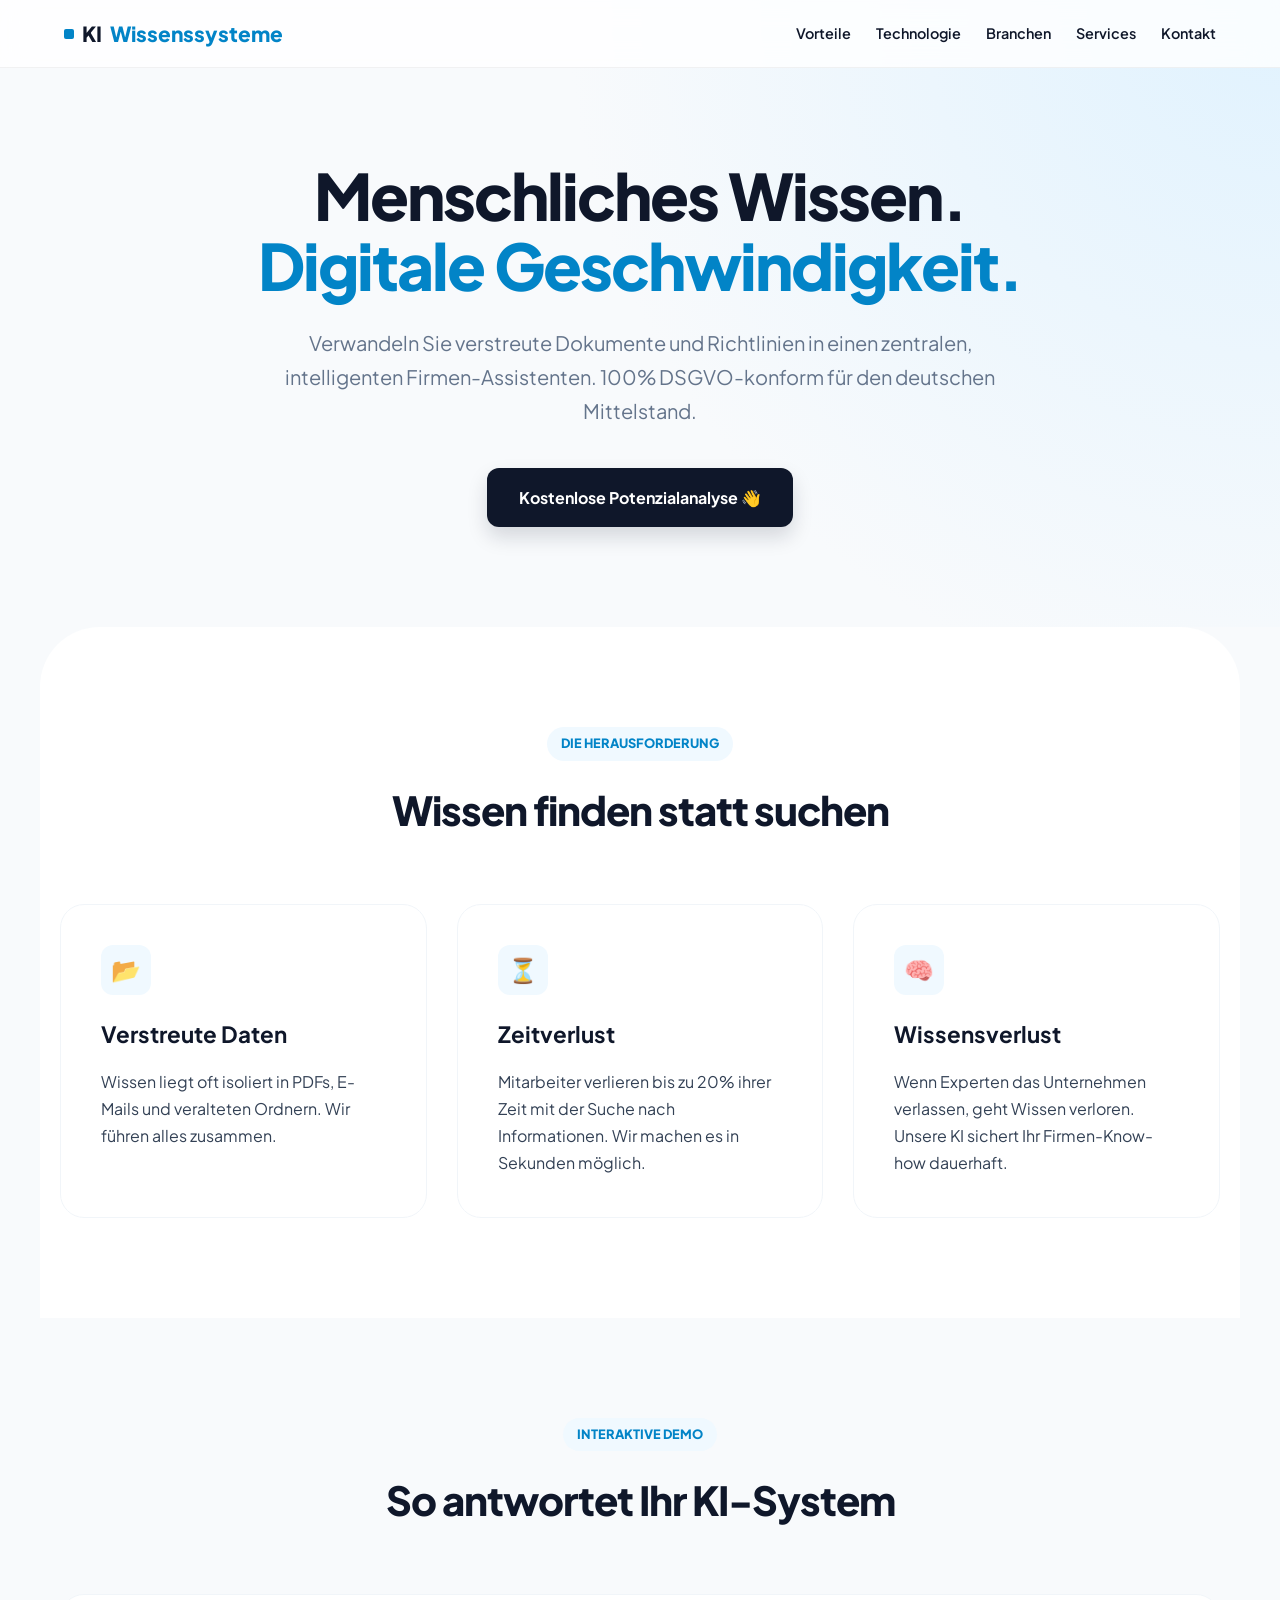
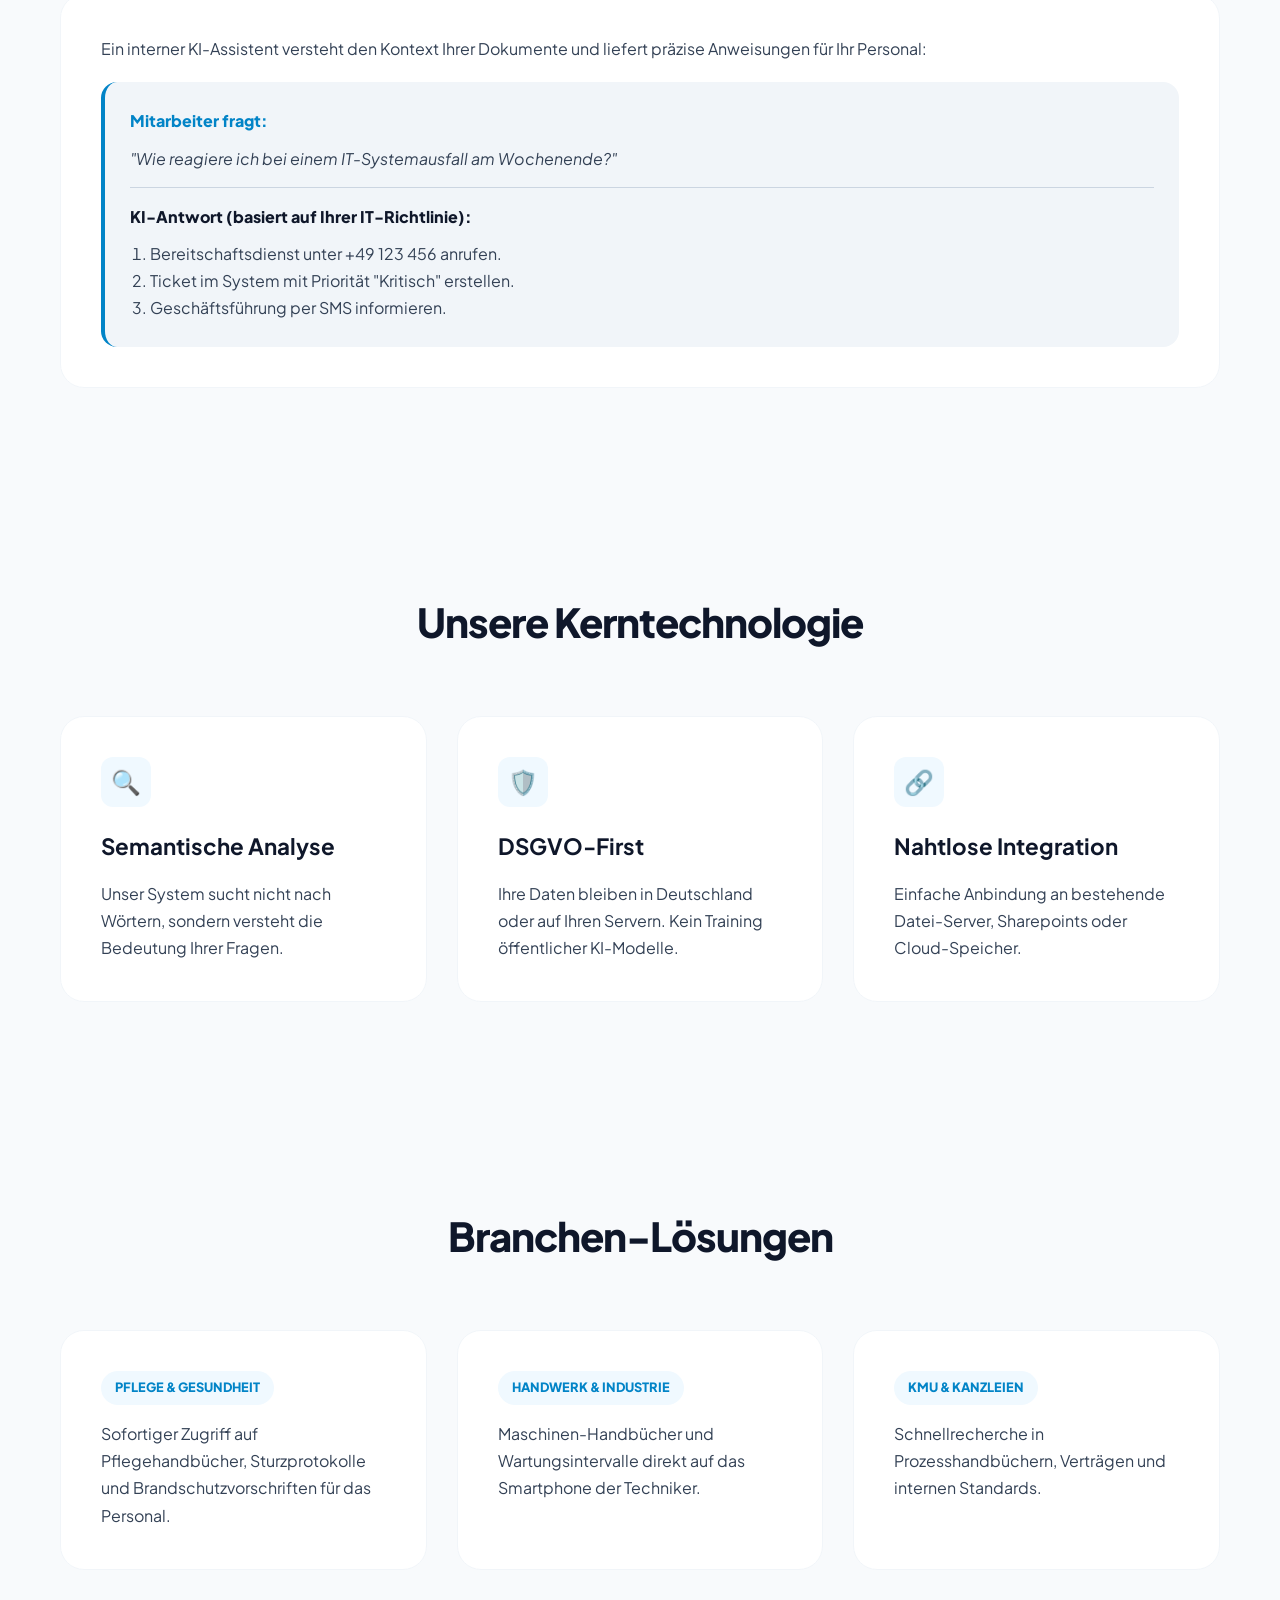
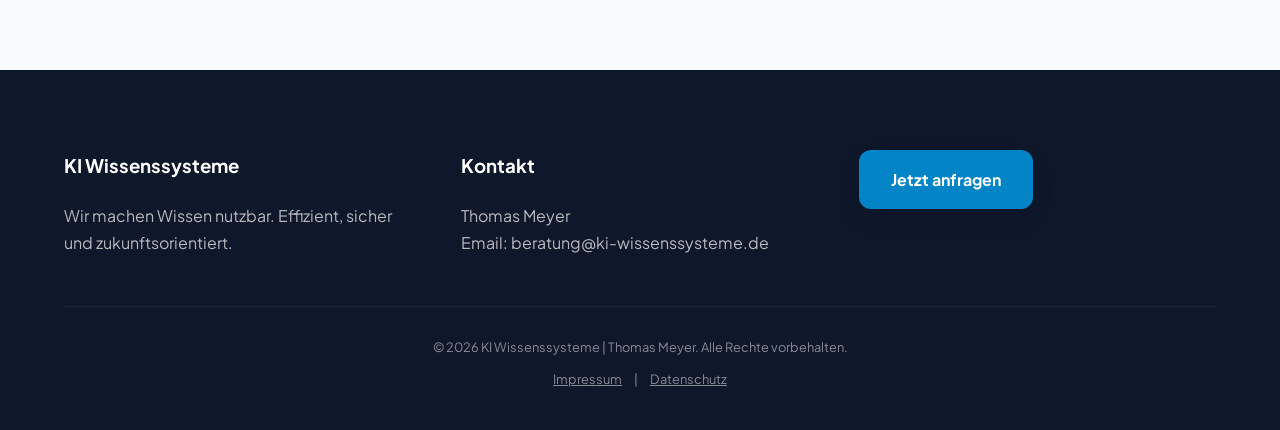
==== index.html @ 8234f162 "Refactor index.html for improved structure and styling Updated meta tags, improved styling variables" ====
<!DOCTYPE html>
<html lang="de">
<head>
    <meta charset="UTF-8">
    <meta name="viewport" content="width=device-width, initial-scale=1">
    <title>KI Wissenssysteme | Intelligente Enterprise-Lösungen für KMU</title>
    
    <meta name="description" content="KI Wissenssysteme für den Mittelstand. DSGVO-konforme interne KI-Assistenten für Dokumente, Richtlinien und Prozesswissen.">
    <meta name="author" content="Thomas Meyer">
    
    <link href="https://fonts.googleapis.com/css2?family=Plus+Jakarta+Sans:wght@300;400;600;800&display=swap" rel="stylesheet">
    <link rel="stylesheet" href="https://cdnjs.cloudflare.com/ajax/libs/animate.css/4.1.1/animate.min.css"/>

    <style>
        :root {
            --primary: #0f172a;    /* Navy Dark */
            --accent: #0284c7;     /* Ocean Blue */
            --soft-blue: #f0f9ff;
            --text-main: #334155;
            --white: #ffffff;
            --glass: rgba(255, 255, 255, 0.8);
            --transition: all 0.4s cubic-bezier(0.23, 1, 0.32, 1);
        }

        * { margin:0; padding:0; box-sizing:border-box; }
        html { scroll-behavior: smooth; }

        body {
            font-family: 'Plus Jakarta Sans', sans-serif;
            background: #f8fafc;
            color: var(--text-main);
            line-height: 1.7;
        }

        /* --- NAVIGATION --- */
        nav {
            background: var(--glass);
            backdrop-filter: blur(15px);
            -webkit-backdrop-filter: blur(15px);
            padding: 1rem 5%;
            display: flex;
            justify-content: space-between;
            align-items: center;
            position: fixed;
            top: 0; width: 100%; z-index: 1000;
            border-bottom: 1px solid rgba(0,0,0,0.05);
        }

        .logo { 
            font-weight: 800; font-size: 1.3rem; color: var(--primary); text-decoration: none; 
            display: flex; align-items: center; gap: 8px;
        }
        .logo span { color: var(--accent); }
        .logo-dot { width: 10px; height: 10px; background: var(--accent); border-radius: 2px; }

        .nav-links { display: flex; gap: 25px; }
        .nav-links a {
            text-decoration: none; color: var(--primary); font-weight: 600; font-size: 0.9rem;
            transition: var(--transition);
        }
        .nav-links a:hover { color: var(--accent); }

        /* --- HERO --- */
        header {
            background: radial-gradient(circle at top right, #e0f2fe, #f8fafc 50%);
            padding: 160px 5% 100px;
            text-align: center;
        }

        header h1 {
            font-size: clamp(2.5rem, 6vw, 4rem);
            font-weight: 800;
            color: var(--primary);
            line-height: 1.1;
            margin-bottom: 25px;
            letter-spacing: -2px;
        }

        header p {
            font-size: 1.25rem;
            max-width: 750px;
            margin: 0 auto 40px;
            color: #64748b;
        }

        /* --- COMPONENTS --- */
        .section { max-width: 1200px; margin: auto; padding: 100px 20px; }
        
        .section-title { text-align: center; margin-bottom: 60px; }
        .section-title h2 { font-size: 2.5rem; font-weight: 800; color: var(--primary); letter-spacing: -1px; }

        .grid { display: grid; grid-template-columns: repeat(auto-fit, minmax(300px, 1fr)); gap: 30px; }

        .card {
            background: var(--white);
            padding: 40px;
            border-radius: 24px;
            border: 1px solid #f1f5f9;
            transition: var(--transition);
            position: relative;
        }

        .card:hover {
            transform: translateY(-10px);
            box-shadow: 0 20px 40px rgba(0,0,0,0.05);
            border-color: var(--accent);
        }

        .card h3 { margin-bottom: 15px; color: var(--primary); font-size: 1.4rem; }

        .icon-box {
            width: 50px; height: 50px; background: var(--soft-blue); border-radius: 12px;
            display: flex; align-items: center; justify-content: center;
            font-size: 1.5rem; margin-bottom: 20px; transition: var(--transition);
        }
        .card:hover .icon-box { background: var(--accent); color: white; transform: rotate(10deg); }

        .demo-box {
            background: #f1f5f9;
            border-radius: 16px;
            padding: 25px;
            border-left: 4px solid var(--accent);
            margin-top: 20px;
        }

        .button {
            display: inline-flex;
            align-items: center;
            padding: 16px 32px;
            background: var(--primary);
            color: var(--white);
            text-decoration: none;
            border-radius: 12px;
            font-weight: 700;
            transition: var(--transition);
            box-shadow: 0 10px 20px rgba(15, 23, 42, 0.15);
        }

        .button:hover {
            background: var(--accent);
            transform: translateY(-3px);
            box-shadow: 0 15px 30px rgba(2, 132, 199, 0.3);
        }

        /* --- SPECIFIC SECTIONS --- */
        #problem { background: white; border-radius: 60px 60px 0 0; }
        
        .badge {
            background: var(--soft-blue); color: var(--accent);
            padding: 6px 14px; border-radius: 20px; font-size: 0.8rem; font-weight: 800;
            display: inline-block; margin-bottom: 15px;
        }

        footer {
            background: var(--primary);
            color: var(--white);
            padding: 80px 5% 40px;
            text-align: center;
        }

        .footer-grid {
            display: grid;
            grid-template-columns: repeat(auto-fit, minmax(200px, 1fr));
            gap: 40px;
            text-align: left;
            margin-bottom: 50px;
            max-width: 1200px; margin: 0 auto 50px;
        }

        @media (max-width: 768px) {
            .nav-links { display: none; }
            header { padding-top: 120px; }
        }
    </style>
</head>
<body>

    <nav>
        <a href="#" class="logo">
            <div class="logo-dot"></div>
            KI<span> Wissenssysteme</span>
        </a>
        <div class="nav-links">
            <a href="#problem">Vorteile</a>
            <a href="#technologie">Technologie</a>
            <a href="#beispiele">Branchen</a>
            <a href="#leistungen">Services</a>
            <a href="#kontakt">Kontakt</a>
        </div>
    </nav>

    <header>
        <h1 class="animate__animated animate__fadeInDown">Menschliches Wissen. <br><span style="color:var(--accent)">Digitale Geschwindigkeit.</span></h1>
        <p class="animate__animated animate__fadeInUp">
            Verwandeln Sie verstreute Dokumente und Richtlinien in einen zentralen, intelligenten Firmen-Assistenten. 100% DSGVO-konform für den deutschen Mittelstand.
        </p>
        <div class="animate__animated animate__fadeInUp animate__delay-1s">
            <a class="button" href="#kontakt">Kostenlose Potenzialanalyse 👋</a>
        </div>
    </header>

    <section id="problem" class="section">
        <div class="section-title">
            <span class="badge">DIE HERAUSFORDERUNG</span>
            <h2>Wissen finden statt suchen</h2>
        </div>
        <div class="grid">
            <div class="card">
                <div class="icon-box">📂</div>
                <h3>Verstreute Daten</h3>
                <p>Wissen liegt oft isoliert in PDFs, E-Mails und veralteten Ordnern. Wir führen alles zusammen.</p>
            </div>
            <div class="card">
                <div class="icon-box">⏳</div>
                <h3>Zeitverlust</h3>
                <p>Mitarbeiter verlieren bis zu 20% ihrer Zeit mit der Suche nach Informationen. Wir machen es in Sekunden möglich.</p>
            </div>
            <div class="card">
                <div class="icon-box">🧠</div>
                <h3>Wissensverlust</h3>
                <p>Wenn Experten das Unternehmen verlassen, geht Wissen verloren. Unsere KI sichert Ihr Firmen-Know-how dauerhaft.</p>
            </div>
        </div>
    </section>

    <section id="lösung" class="section">
        <div class="section-title">
            <span class="badge">INTERAKTIVE DEMO</span>
            <h2>So antwortet Ihr KI-System</h2>
        </div>
        <div class="card animate__animated animate__fadeIn">
            <p>Ein interner KI-Assistent versteht den Kontext Ihrer Dokumente und liefert präzise Anweisungen für Ihr Personal:</p>
            <div class="demo-box">
                <p style="color:var(--accent); font-weight:800; margin-bottom:10px;">Mitarbeiter fragt:</p>
                <p><em>"Wie reagiere ich bei einem IT-Systemausfall am Wochenende?"</em></p>
                <hr style="margin:15px 0; border:0; border-top:1px solid #cbd5e1;">
                <p style="color:var(--primary); font-weight:800; margin-bottom:10px;">KI-Antwort (basiert auf Ihrer IT-Richtlinie):</p>
                <ol style="margin-left:20px;">
                    <li>Bereitschaftsdienst unter +49 123 456 anrufen.</li>
                    <li>Ticket im System mit Priorität "Kritisch" erstellen.</li>
                    <li>Geschäftsführung per SMS informieren.</li>
                </ol>
            </div>
        </div>
    </section>

    <section id="technologie" class="section">
        <div class="section-title">
            <h2>Unsere Kerntechnologie</h2>
        </div>
        <div class="grid">
            <div class="card">
                <div class="icon-box">🔍</div>
                <h3>Semantische Analyse</h3>
                <p>Unser System sucht nicht nach Wörtern, sondern versteht die Bedeutung Ihrer Fragen.</p>
            </div>
            <div class="card">
                <div class="icon-box">🛡️</div>
                <h3>DSGVO-First</h3>
                <p>Ihre Daten bleiben in Deutschland oder auf Ihren Servern. Kein Training öffentlicher KI-Modelle.</p>
            </div>
            <div class="card">
                <div class="icon-box">🔗</div>
                <h3>Nahtlose Integration</h3>
                <p>Einfache Anbindung an bestehende Datei-Server, Sharepoints oder Cloud-Speicher.</p>
            </div>
        </div>
    </section>

    <section id="beispiele" class="section">
        <div class="section-title">
            <h2>Branchen-Lösungen</h2>
        </div>
        <div class="grid">
            <div class="card">
                <div class="badge">PFLEGE & GESUNDHEIT</div>
                <p>Sofortiger Zugriff auf Pflegehandbücher, Sturzprotokolle und Brandschutzvorschriften für das Personal.</p>
            </div>
            <div class="card">
                <div class="badge">HANDWERK & INDUSTRIE</div>
                <p>Maschinen-Handbücher und Wartungsintervalle direkt auf das Smartphone der Techniker.</p>
            </div>
            <div class="card">
                <div class="badge">KMU & KANZLEIEN</div>
                <p>Schnellrecherche in Prozesshandbüchern, Verträgen und internen Standards.</p>
            </div>
        </div>
    </section>

    <footer id="kontakt">
        <div class="footer-grid">
            <div>
                <h3 style="margin-bottom:20px;">KI Wissenssysteme</h3>
                <p style="opacity:0.7;">Wir machen Wissen nutzbar. Effizient, sicher und zukunftsorientiert.</p>
            </div>
            <div>
                <h3 style="margin-bottom:20px;">Kontakt</h3>
                <p style="opacity:0.7;">Thomas Meyer</p>
                <p style="opacity:0.7;">Email: beratung@ki-wissenssysteme.de</p>
            </div>
            <div>
                <a href="mailto:beratung@ki-wissenssysteme.de" class="button" style="background:var(--accent)">Jetzt anfragen</a>
            </div>
        </div>
        <div style="border-top: 1px solid rgba(255,255,255,0.1); padding-top: 30px; font-size: 0.8rem; opacity: 0.5;">
            <p>© 2026 KI Wissenssysteme | Thomas Meyer. Alle Rechte vorbehalten.</p>
            <p style="margin-top:10px;"><a href="#" style="color:white; margin:0 10px;">Impressum</a> | <a href="#" style="color:white; margin:0 10px;">Datenschutz</a></p>
        </div>
    </footer>

</body>
</html>
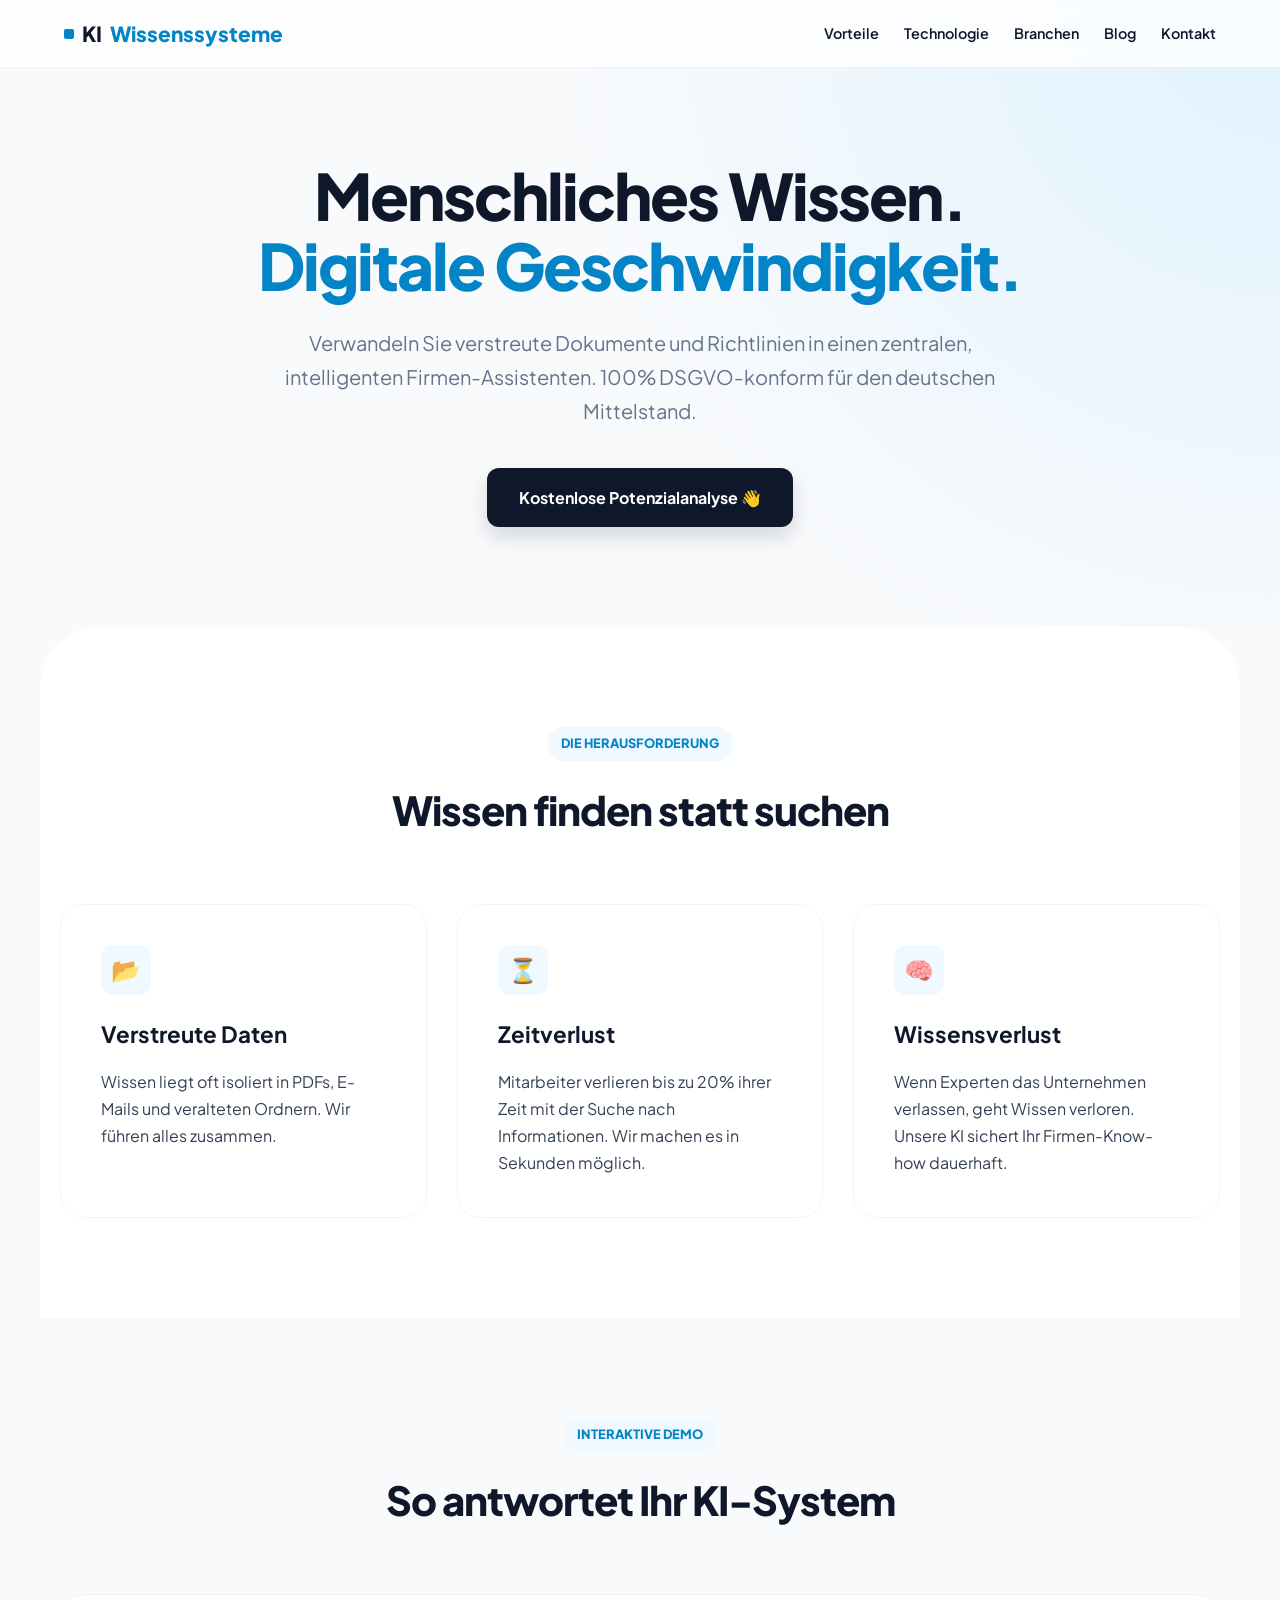
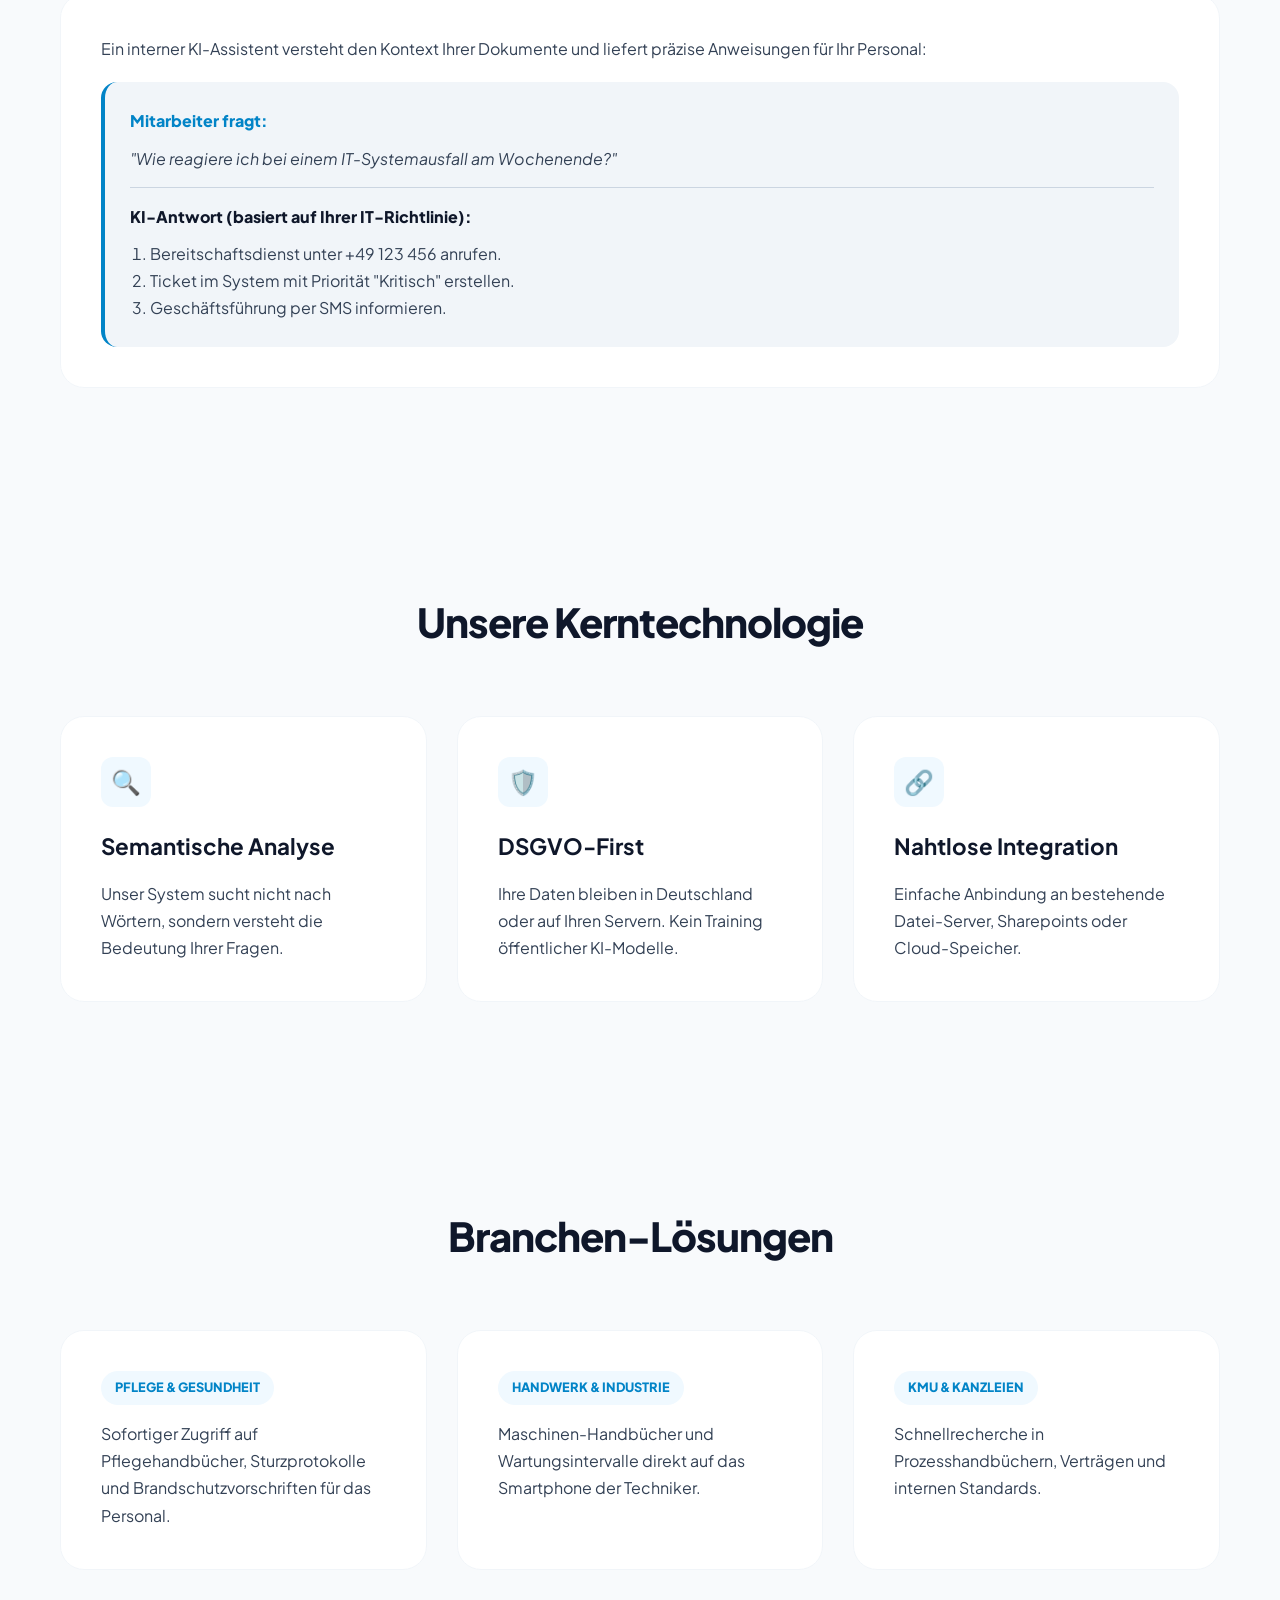
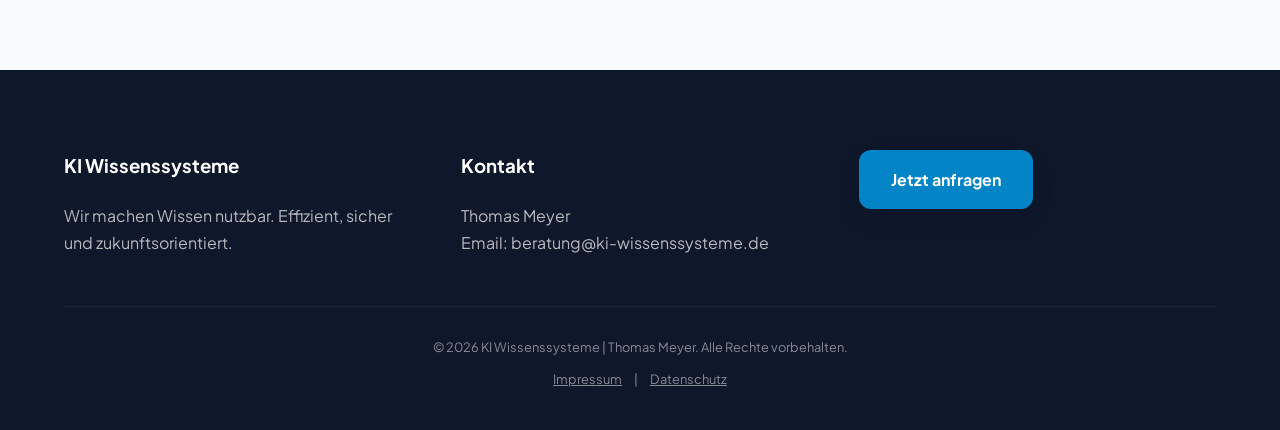
==== commit 0227b5db: "Replace Services link with Blog and update Kontakt" ====
--- a/index.html
+++ b/index.html
@@ -184,8 +184,8 @@
             <a href="#problem">Vorteile</a>
             <a href="#technologie">Technologie</a>
             <a href="#beispiele">Branchen</a>
-            <a href="#leistungen">Services</a>
-            <a href="#kontakt">Kontakt</a>
+            <a href="blog.html">Blog</a>
+            <a href="kontakt.html">Kontakt</a>
         </div>
     </nav>
 
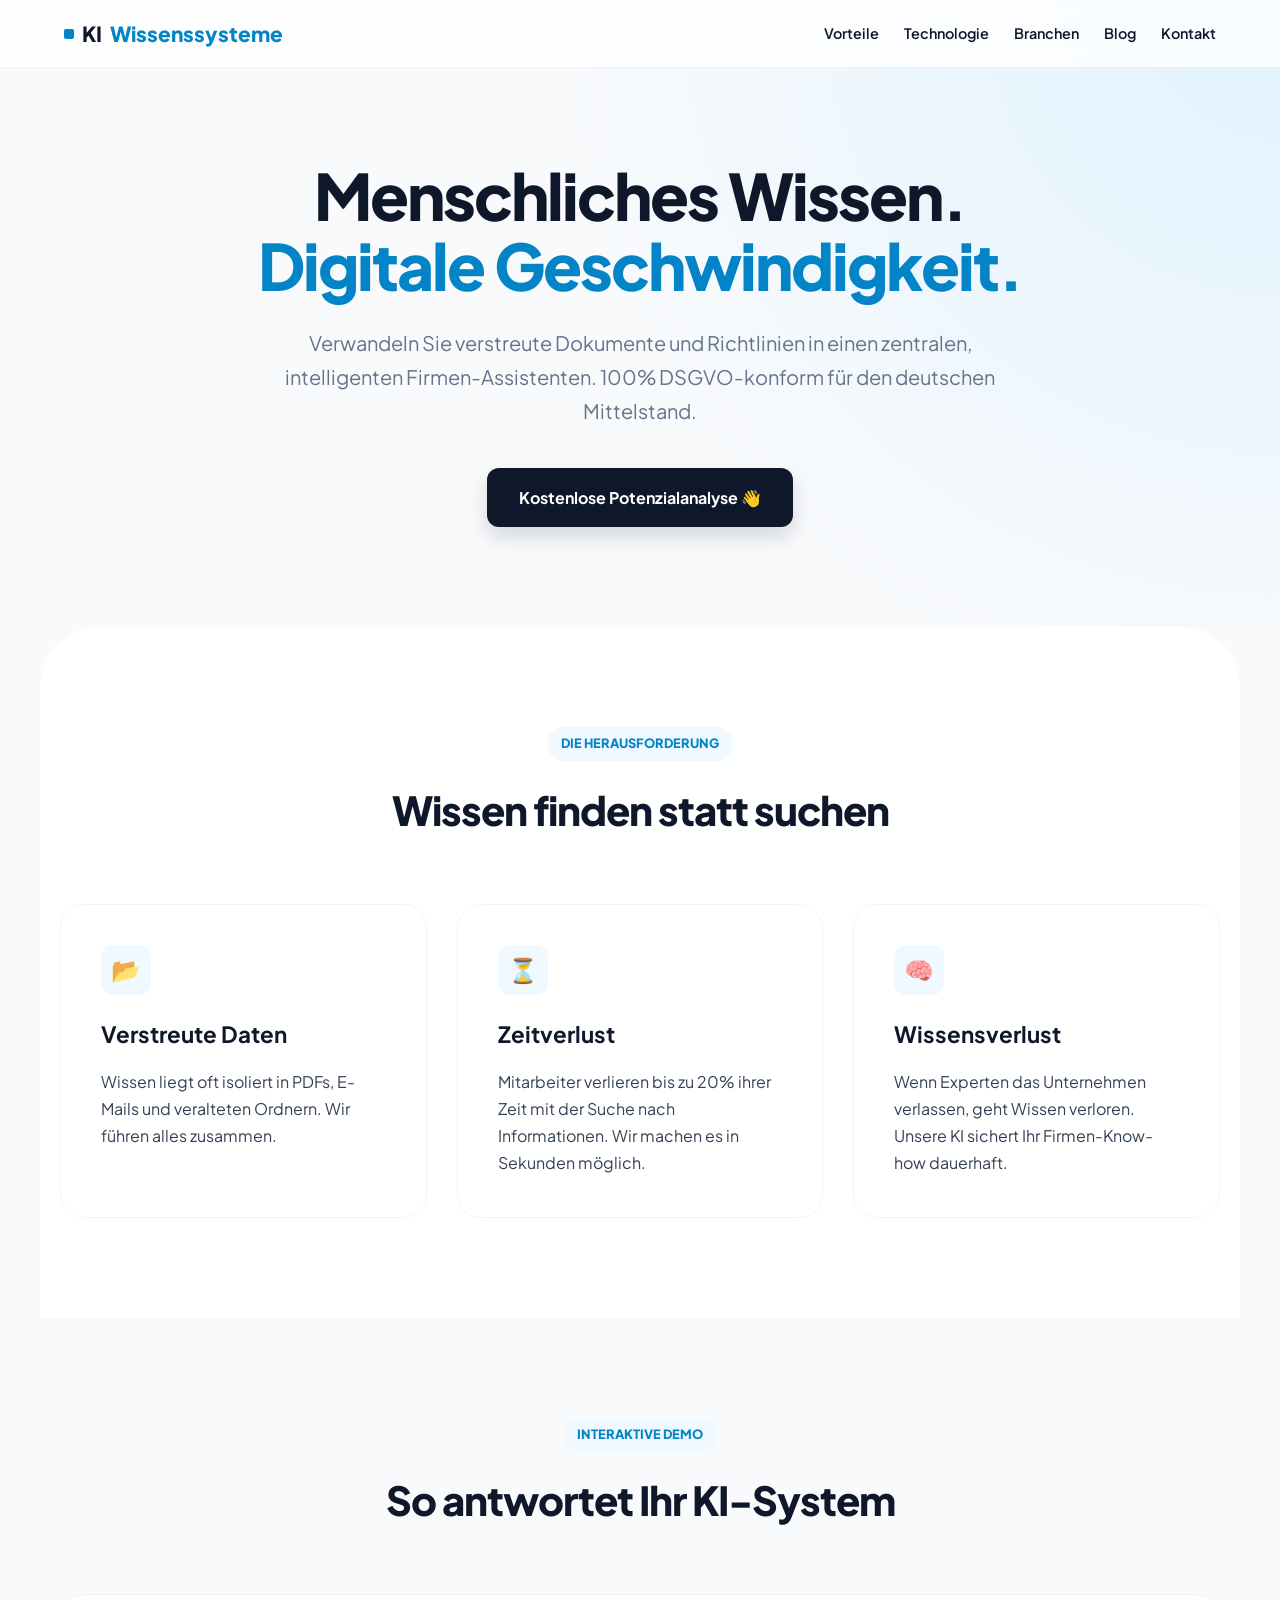
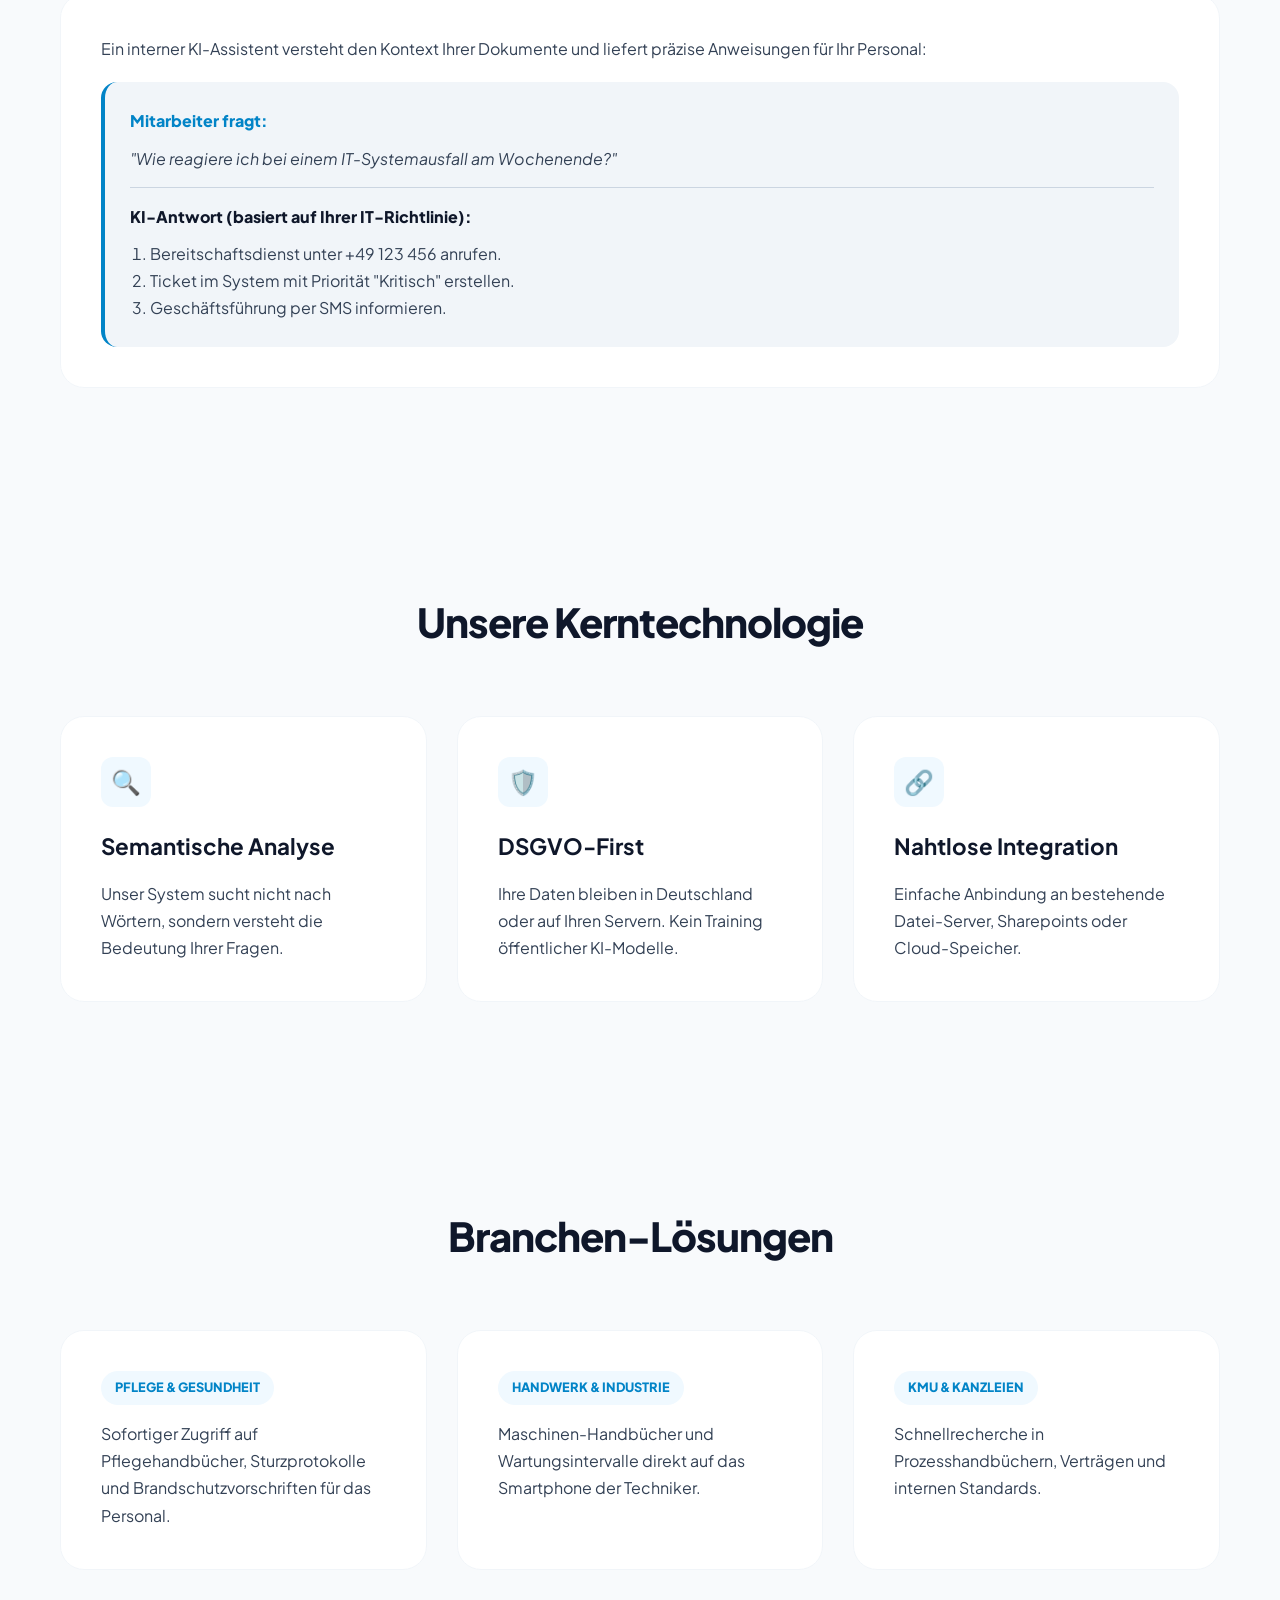
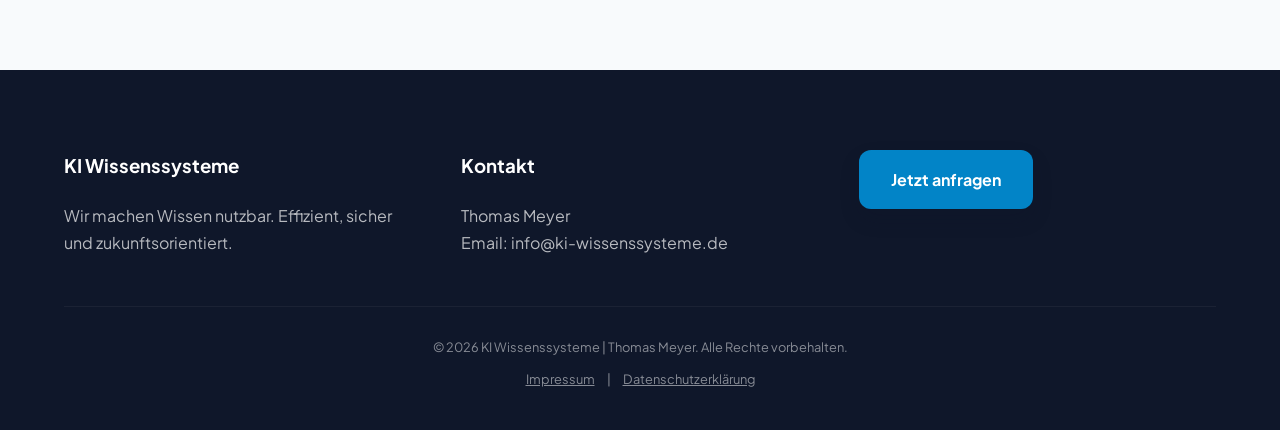
==== commit c994c7e2: "Update email contacts and links in index.html" ====
--- a/index.html
+++ b/index.html
@@ -195,7 +195,7 @@
             Verwandeln Sie verstreute Dokumente und Richtlinien in einen zentralen, intelligenten Firmen-Assistenten. 100% DSGVO-konform für den deutschen Mittelstand.
         </p>
         <div class="animate__animated animate__fadeInUp animate__delay-1s">
-            <a class="button" href="#kontakt">Kostenlose Potenzialanalyse 👋</a>
+            <a class="button" href="info@ki-wissenssysteme.de">Kostenlose Potenzialanalyse 👋</a>
         </div>
     </header>
 
@@ -296,15 +296,15 @@
             <div>
                 <h3 style="margin-bottom:20px;">Kontakt</h3>
                 <p style="opacity:0.7;">Thomas Meyer</p>
-                <p style="opacity:0.7;">Email: beratung@ki-wissenssysteme.de</p>
+                <p style="opacity:0.7;">Email: info@ki-wissenssysteme.de</p>
             </div>
             <div>
-                <a href="mailto:beratung@ki-wissenssysteme.de" class="button" style="background:var(--accent)">Jetzt anfragen</a>
+                <a href="mailto:imfo@ki-wissenssysteme.de" class="button" style="background:var(--accent)">Jetzt anfragen</a>
             </div>
         </div>
         <div style="border-top: 1px solid rgba(255,255,255,0.1); padding-top: 30px; font-size: 0.8rem; opacity: 0.5;">
             <p>© 2026 KI Wissenssysteme | Thomas Meyer. Alle Rechte vorbehalten.</p>
-            <p style="margin-top:10px;"><a href="#" style="color:white; margin:0 10px;">Impressum</a> | <a href="#" style="color:white; margin:0 10px;">Datenschutz</a></p>
+            <p style="margin-top:10px;"><a href="impressum.html" style="color:white; margin:0 10px;">Impressum</a> | <a href="datenschutzerklaerung" style="color:white; margin:0 10px;">Datenschutzerklärung</a></p>
         </div>
     </footer>
 
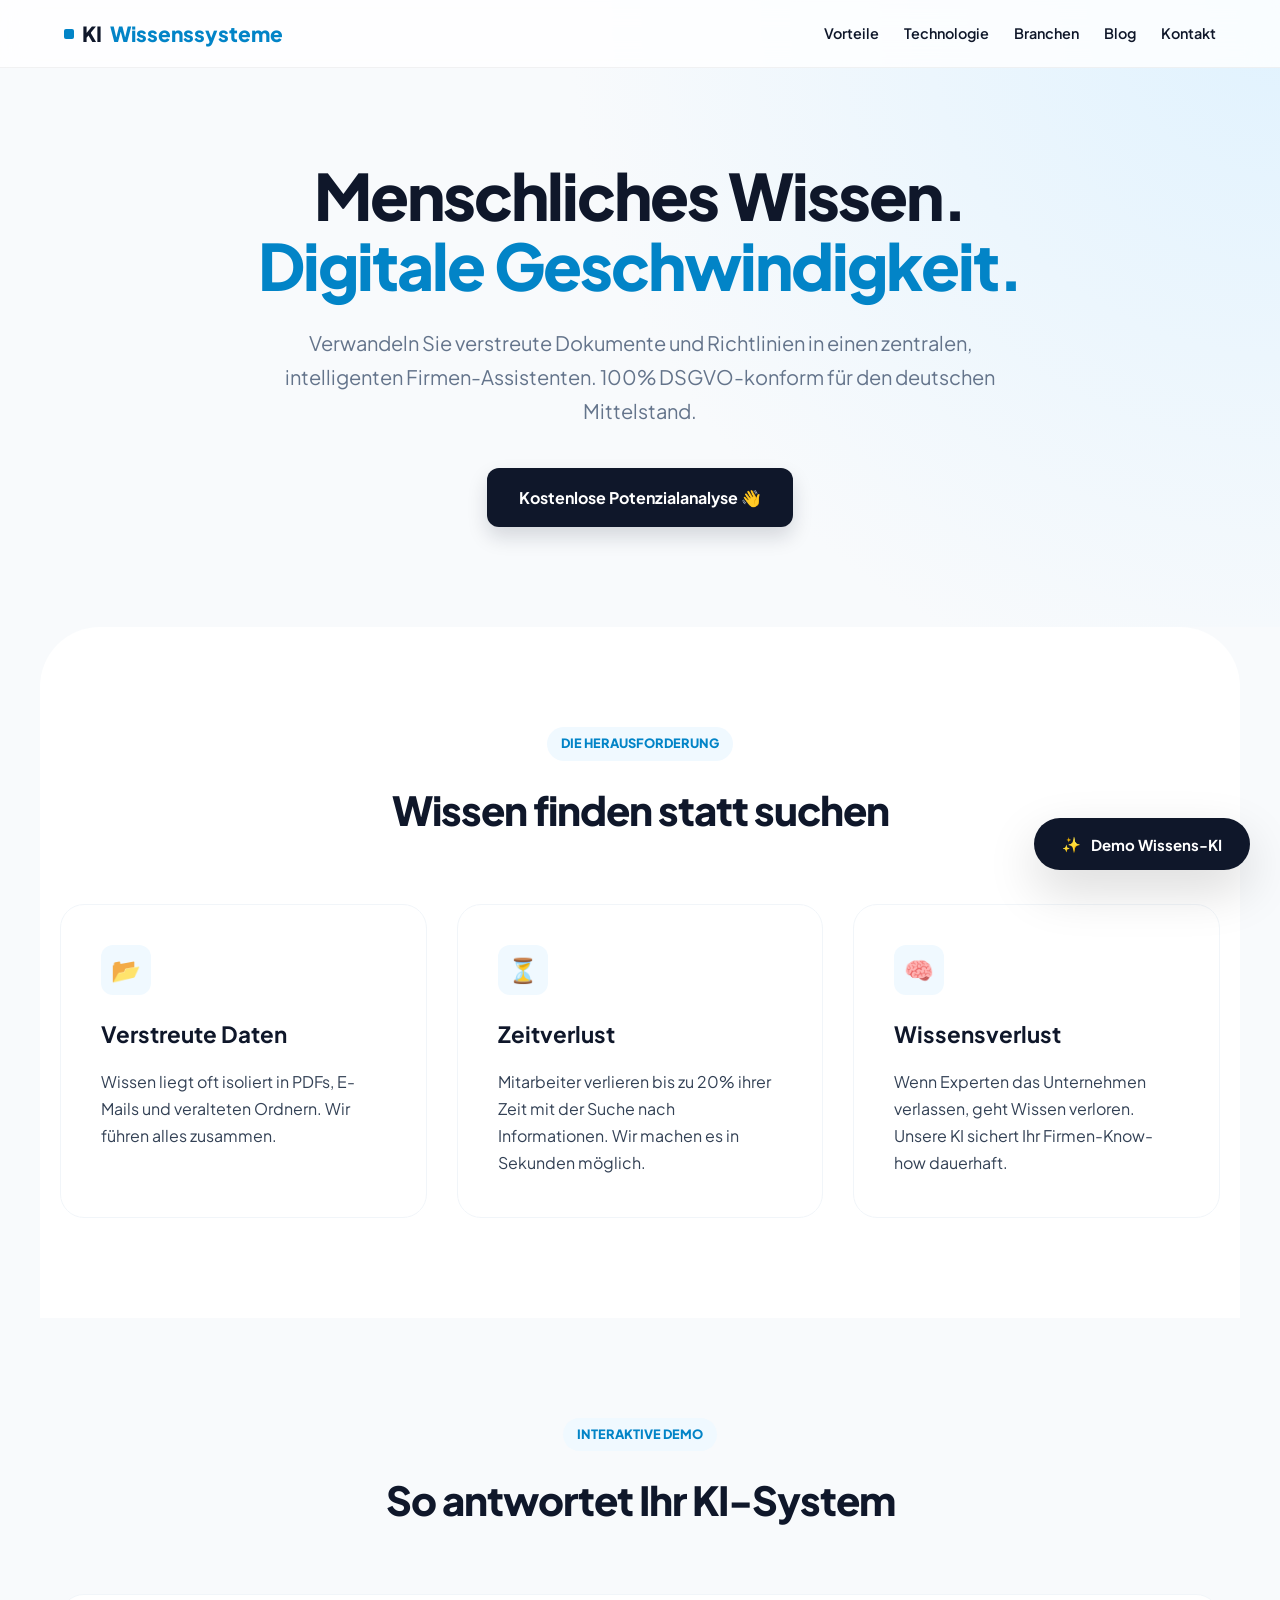
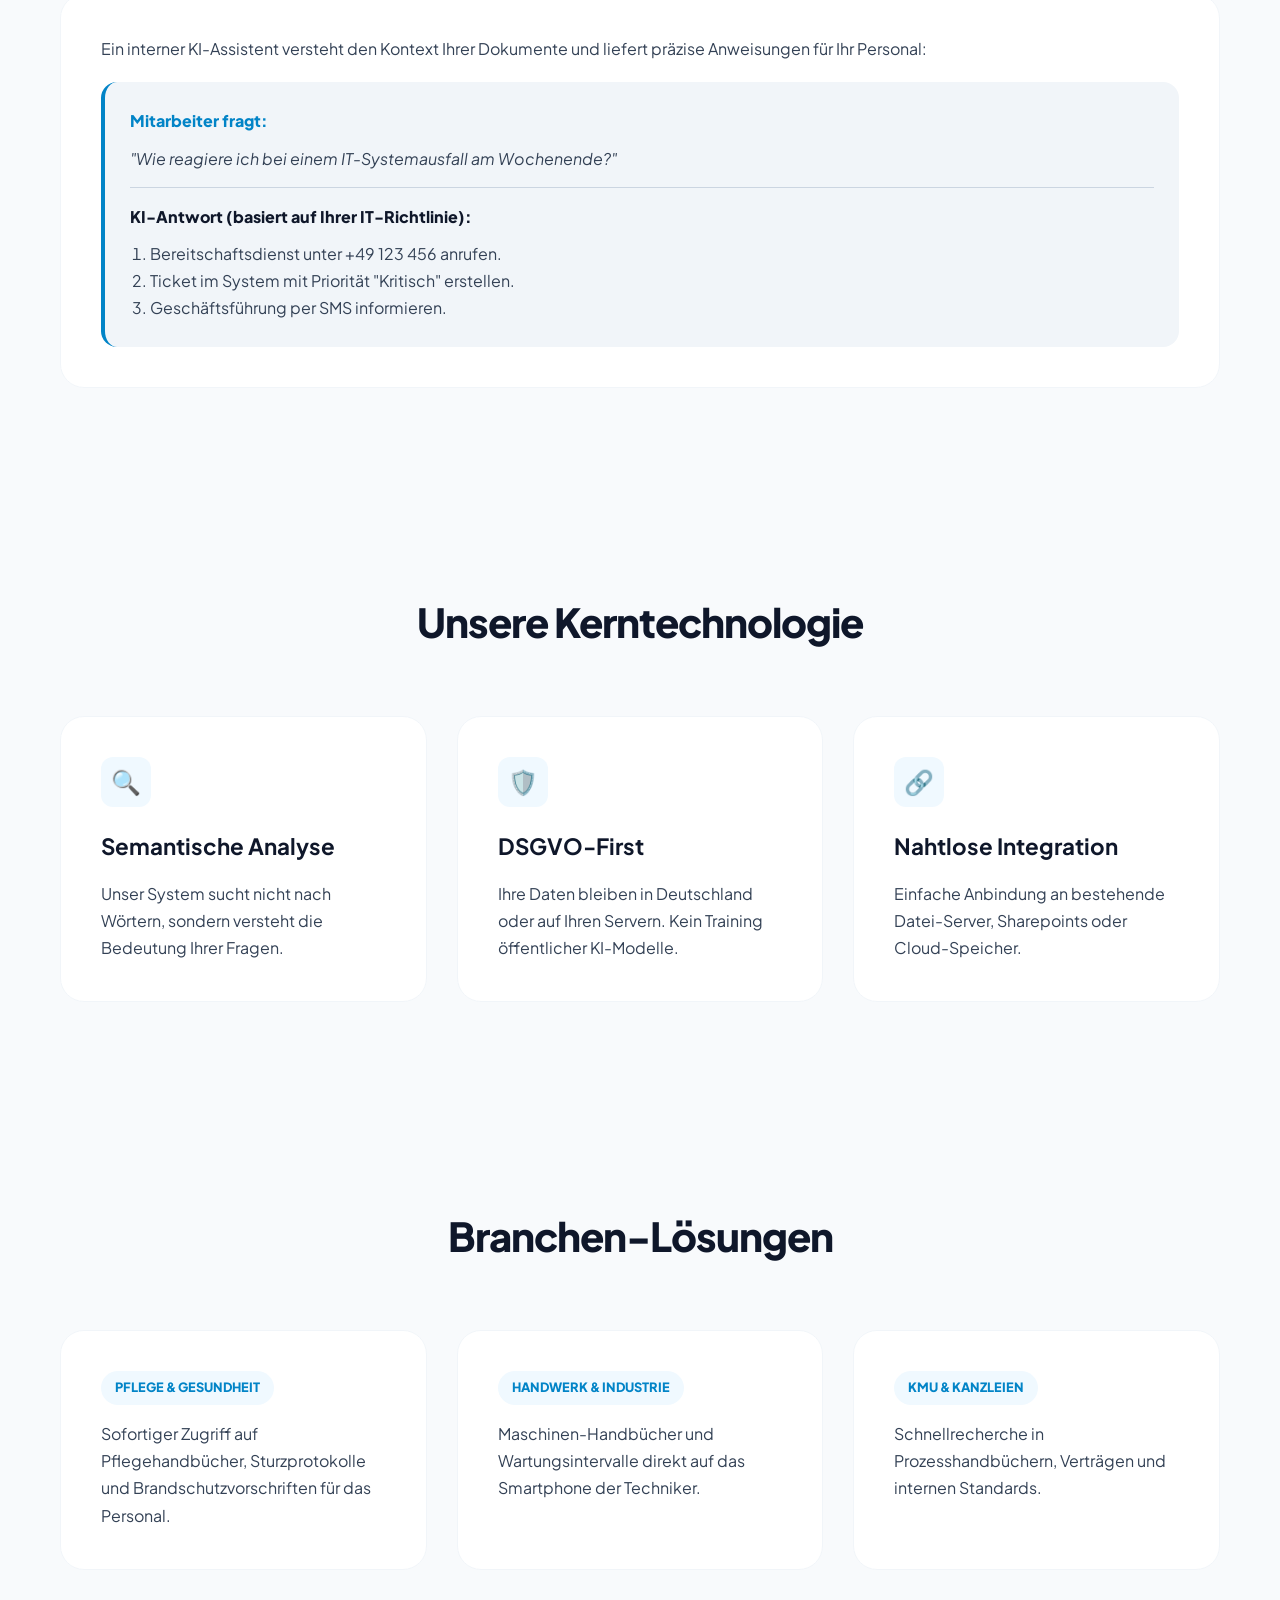
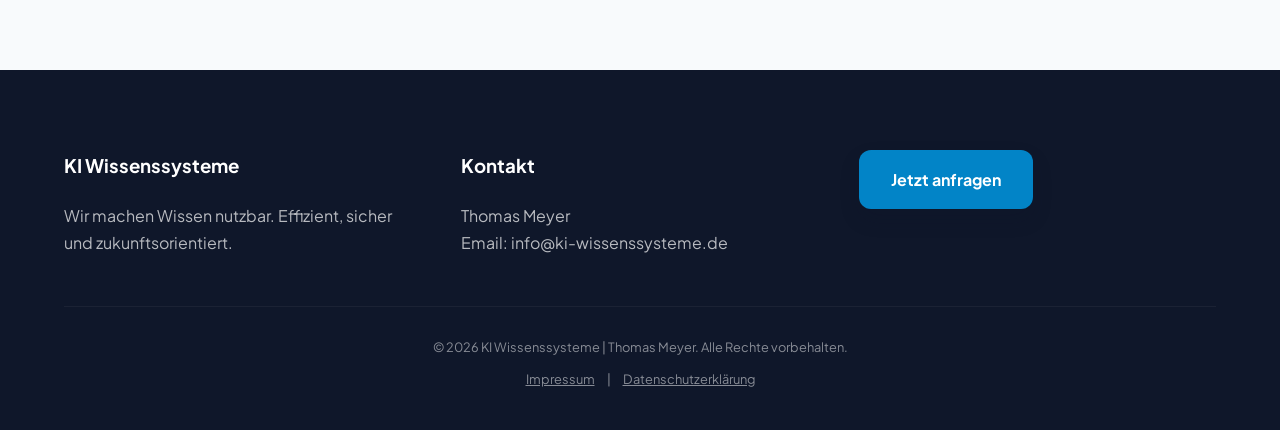
==== commit 47e967a9: "Implement chat feature with UI elements Added chat functionality with styled chat button and input a" ====
--- a/index.html
+++ b/index.html
@@ -11,6 +11,8 @@
     <link href="https://fonts.googleapis.com/css2?family=Plus+Jakarta+Sans:wght@300;400;600;800&display=swap" rel="stylesheet">
     <link rel="stylesheet" href="https://cdnjs.cloudflare.com/ajax/libs/animate.css/4.1.1/animate.min.css"/>
 
+    <meta name="google-site-verification" content="R6a23h4Ob2ddMeSue5SI66NgNXzi4HvejE2PhoKUyyg" />
+    
     <style>
         :root {
             --primary: #0f172a;    /* Navy Dark */
@@ -171,6 +173,195 @@
             .nav-links { display: none; }
             header { padding-top: 120px; }
         }
+
+    
+    :root {
+        --chat-primary: #0f172a;
+        --chat-accent: #0284c7;
+        --chat-bg: rgba(255, 255, 255, 0.95);
+        --chat-shadow: 0 20px 50px rgba(0,0,0,0.15);
+    }
+
+    /* Schwebender Button mit Puls-Effekt */
+    #ki-chat-button {
+        position: fixed;
+        bottom: 30px;
+        right: 30px;
+        background: var(--chat-primary);
+        color: white;
+        border: none;
+        border-radius: 50px;
+        padding: 16px 28px;
+        font-family: 'Plus Jakarta Sans', sans-serif;
+        font-weight: 700;
+        font-size: 15px;
+        cursor: pointer;
+        box-shadow: var(--chat-shadow);
+        z-index: 10000;
+        display: flex;
+        align-items: center;
+        gap: 10px;
+        transition: all 0.3s ease;
+        animation: pulse-blue 2s infinite;
+    }
+
+    @keyframes pulse-blue {
+        0% { transform: scale(1); box-shadow: 0 0 0 0 rgba(15, 23, 42, 0.4); }
+        70% { transform: scale(1.05); box-shadow: 0 0 0 15px rgba(15, 23, 42, 0); }
+        100% { transform: scale(1); box-shadow: 0 0 0 0 rgba(15, 23, 42, 0); }
+    }
+
+    #ki-chat-button:hover {
+        background: var(--chat-accent);
+        transform: translateY(-5px);
+    }
+
+    /* Chat Fenster */
+    #ki-chat-box {
+        position: fixed;
+        bottom: 100px;
+        right: 30px;
+        width: 380px;
+        height: 550px;
+        background: var(--chat-bg);
+        backdrop-filter: blur(15px);
+        border-radius: 24px;
+        box-shadow: var(--chat-shadow);
+        display: none;
+        flex-direction: column;
+        overflow: hidden;
+        font-family: 'Plus Jakarta Sans', sans-serif;
+        z-index: 10000;
+        border: 1px solid rgba(255,255,255,0.2);
+    }
+
+    #ki-chat-header {
+        background: var(--chat-primary);
+        color: white;
+        padding: 20px;
+        display: flex;
+        align-items: center;
+        justify-content: space-between;
+    }
+
+    .bot-status {
+        display: flex;
+        align-items: center;
+        gap: 8px;
+        font-size: 14px;
+    }
+
+    .status-dot {
+        width: 8px;
+        height: 8px;
+        background: #10b981;
+        border-radius: 50%;
+        box-shadow: 0 0 10px #10b981;
+    }
+
+    #ki-chat-messages {
+        flex: 1;
+        padding: 20px;
+        overflow-y: auto;
+        background: #f8fafc;
+        display: flex;
+        flex-direction: column;
+        gap: 15px;
+    }
+
+    /* Bubbles */
+    .ki-bubble {
+        padding: 12px 16px;
+        border-radius: 18px;
+        max-width: 85%;
+        font-size: 14px;
+        line-height: 1.5;
+        position: relative;
+        animation: fadeIn 0.3s ease;
+    }
+
+    @keyframes fadeIn { from { opacity: 0; transform: translateY(10px); } to { opacity: 1; transform: translateY(0); } }
+
+    .user-bubble {
+        background: var(--chat-accent);
+        color: white;
+        align-self: flex-end;
+        border-bottom-right-radius: 4px;
+    }
+
+    .bot-bubble {
+        background: white;
+        color: var(--chat-primary);
+        align-self: flex-start;
+        border-bottom-left-radius: 4px;
+        box-shadow: 0 4px 10px rgba(0,0,0,0.03);
+        border: 1px solid #e2e8f0;
+    }
+
+    /* Typing Animation */
+    .typing {
+        display: none;
+        padding: 12px;
+        background: white;
+        width: fit-content;
+        border-radius: 15px;
+        margin-bottom: 10px;
+    }
+
+    .dot {
+        display: inline-block;
+        width: 6px;
+        height: 6px;
+        background: #94a3b8;
+        border-radius: 50%;
+        animation: wave 1.3s linear infinite;
+    }
+    .dot:nth-child(2) { animation-delay: -1.1s; }
+    .dot:nth-child(3) { animation-delay: -0.9s; }
+
+    @keyframes wave { 0%, 60%, 100% { transform: initial; } 30% { transform: translateY(-5px); } }
+
+    /* Input Bereich */
+    #ki-chat-input-area {
+        padding: 20px;
+        background: white;
+        border-top: 1px solid #e2e8f0;
+        display: flex;
+        gap: 10px;
+    }
+
+    #ki-user-input {
+        flex: 1;
+        border: 1px solid #e2e8f0;
+        padding: 12px 15px;
+        border-radius: 12px;
+        outline: none;
+        transition: border 0.3s;
+    }
+
+    #ki-user-input:focus { border-color: var(--chat-accent); }
+
+    .send-btn {
+        background: var(--chat-primary);
+        color: white;
+        border: none;
+        width: 45px;
+        height: 45px;
+        border-radius: 12px;
+        cursor: pointer;
+        display: flex;
+        align-items: center;
+        justify-content: center;
+        transition: 0.3s;
+    }
+
+    .send-btn:hover { background: var(--chat-accent); }
+
+    @media (max-width: 450px) {
+        #ki-chat-box { width: 90%; right: 5%; bottom: 90px; }
+    }
+
+
     </style>
 </head>
 <body>
@@ -195,7 +386,7 @@
             Verwandeln Sie verstreute Dokumente und Richtlinien in einen zentralen, intelligenten Firmen-Assistenten. 100% DSGVO-konform für den deutschen Mittelstand.
         </p>
         <div class="animate__animated animate__fadeInUp animate__delay-1s">
-            <a class="button" href="info@ki-wissenssysteme.de">Kostenlose Potenzialanalyse 👋</a>
+            <a class="button" href="#kontakt">Kostenlose Potenzialanalyse 👋</a>
         </div>
     </header>
 
@@ -266,7 +457,40 @@
             </div>
         </div>
     </section>
-
+<button id="ki-chat-button">
+    <span id="chat-icon">✨</span> Demo Wissens-KI
+</button>
+
+<div id="ki-chat-box">
+    <div id="ki-chat-header">
+        <div>
+            <div style="font-weight: 800; font-size: 16px;">Thomas Meyer KI</div>
+            <div class="bot-status">
+                <div class="status-dot"></div>
+                <span style="opacity: 0.8; font-size: 12px;">Experte für Pflege-Wissen</span>
+            </div>
+        </div>
+        <button onclick="toggleChat()" style="background:none; border:none; color:white; cursor:pointer; font-size:20px;">×</button>
+    </div>
+
+    <div id="ki-chat-messages">
+        <div class="ki-bubble bot-bubble">
+            Willkommen! Ich bin die Demo-KI für Ihr internes Wissenssystem. Fragen Sie mich etwas zum Betrieb (z.B. Brandschutz, Hygiene oder Notfall).
+        </div>
+    </div>
+
+    <div id="typing-indicator" class="ki-bubble bot-bubble typing">
+        <span class="dot"></span> <span class="dot"></span> <span class="dot"></span>
+    </div>
+
+    <div id="ki-chat-input-area">
+        <input type="text" id="ki-user-input" placeholder="Nachricht schreiben..." onkeypress="handleKeyPress(event)">
+        <button class="send-btn" onclick="sendMessage()">
+            <svg width="20" height="20" viewBox="0 0 24 24" fill="none" stroke="currentColor" stroke-width="2" stroke-linecap="round" stroke-linejoin="round"><line x1="22" y1="2" x2="11" y2="13"></line><polygon points="22 2 15 22 11 13 2 9 22 2"></polygon></svg>
+        </button>
+    </div>
+</div>
+    
     <section id="beispiele" class="section">
         <div class="section-title">
             <h2>Branchen-Lösungen</h2>
@@ -299,7 +523,7 @@
                 <p style="opacity:0.7;">Email: info@ki-wissenssysteme.de</p>
             </div>
             <div>
-                <a href="mailto:imfo@ki-wissenssysteme.de" class="button" style="background:var(--accent)">Jetzt anfragen</a>
+                <a href="mailto:info@ki-wissenssysteme.de" class="button" style="background:var(--accent)">Jetzt anfragen</a>
             </div>
         </div>
         <div style="border-top: 1px solid rgba(255,255,255,0.1); padding-top: 30px; font-size: 0.8rem; opacity: 0.5;">
@@ -307,6 +531,71 @@
             <p style="margin-top:10px;"><a href="impressum.html" style="color:white; margin:0 10px;">Impressum</a> | <a href="datenschutzerklaerung" style="color:white; margin:0 10px;">Datenschutzerklärung</a></p>
         </div>
     </footer>
-
+<script>
+const knowledge = {
+    "öffnungszeiten": "Unser Büro ist Montag bis Freitag von 08:00 bis 17:00 Uhr besetzt. In Notfällen ist die Pflegeleitung 24/7 erreichbar.",
+    "sturz": "Sicherheit geht vor: 1. Bewohner stabilisieren, 2. Vitalwerte prüfen, 3. Pflegeleitung informieren, 4. Sturzprotokoll im System hinterlegen.",
+    "brandschutz": "Im Brandfall: Ruhe bewahren. Alarm auslösen (112). Bewohner evakuieren (Sammelplatz West). Keine Aufzüge benutzen!",
+    "hygiene": "Hygiene rettet Leben: Bitte nutzen Sie die Desinfektionsspender vor und nach jedem Zimmerbesuch. Handschuhpflicht bei Kontakt mit Körperflüssigkeiten.",
+    "medikamente": "Die 6-R-Regel beachten: Richtiger Bewohner, richtiges Medikament, richtige Dosis, richtige Applikation, richtiger Zeitpunkt, richtige Dokumentation.",
+    "notfall": "Rufen Sie sofort die 112. Parallel ist die interne Notruf-Taste im Dienstzimmer zu drücken. Erste Hilfe leisten bis der Notarzt eintrifft."
+};
+
+function toggleChat() {
+    const chatBox = document.getElementById("ki-chat-box");
+    chatBox.style.display = chatBox.style.display === "flex" ? "none" : "flex";
+}
+
+document.getElementById("ki-chat-button").onclick = toggleChat;
+
+function handleKeyPress(e) {
+    if (e.key === 'Enter') sendMessage();
+}
+
+function sendMessage() {
+    const input = document.getElementById("ki-user-input");
+    const text = input.value.trim().toLowerCase();
+    if (!text) return;
+
+    addMessage(input.value, "user");
+    input.value = "";
+
+    // Zeige "KI denkt nach..."
+    const typing = document.getElementById("typing-indicator");
+    typing.style.display = "block";
+    const messagesDiv = document.getElementById("ki-chat-messages");
+    messagesDiv.scrollTop = messagesDiv.scrollHeight;
+
+    setTimeout(() => {
+        typing.style.display = "none";
+        let response = "Dazu habe ich in dieser Demo-Datenbank noch keine Information. Möchten Sie, dass ich ein System für Ihre spezifischen Handbücher erstelle?";
+        
+        for (let key in knowledge) {
+            if (text.includes(key)) {
+                response = knowledge[key];
+                break;
+            }
+        }
+
+        addMessage(response, "bot");
+        
+        // Nach der Antwort: CTA für Beratung
+        if (text.length > 3) {
+            setTimeout(() => {
+                addMessage("Möchten Sie wissen, wie wir dieses System mit Ihren eigenen Unterlagen füllen? <a href='kontakt.html' style='color:#0284c7; font-weight:bold;'>Hier Termin buchen.</a>", "bot");
+            }, 1000);
+        }
+    }, 1200);
+}
+
+function addMessage(text, sender) {
+    const messages = document.getElementById("ki-chat-messages");
+    const div = document.createElement("div");
+    div.className = "ki-bubble " + (sender === "user" ? "user-bubble" : "bot-bubble");
+    div.innerHTML = text; // innerHTML erlaubt Links
+    messages.appendChild(div);
+    messages.scrollTop = messages.scrollHeight;
+}
+</script>
 </body>
 </html>
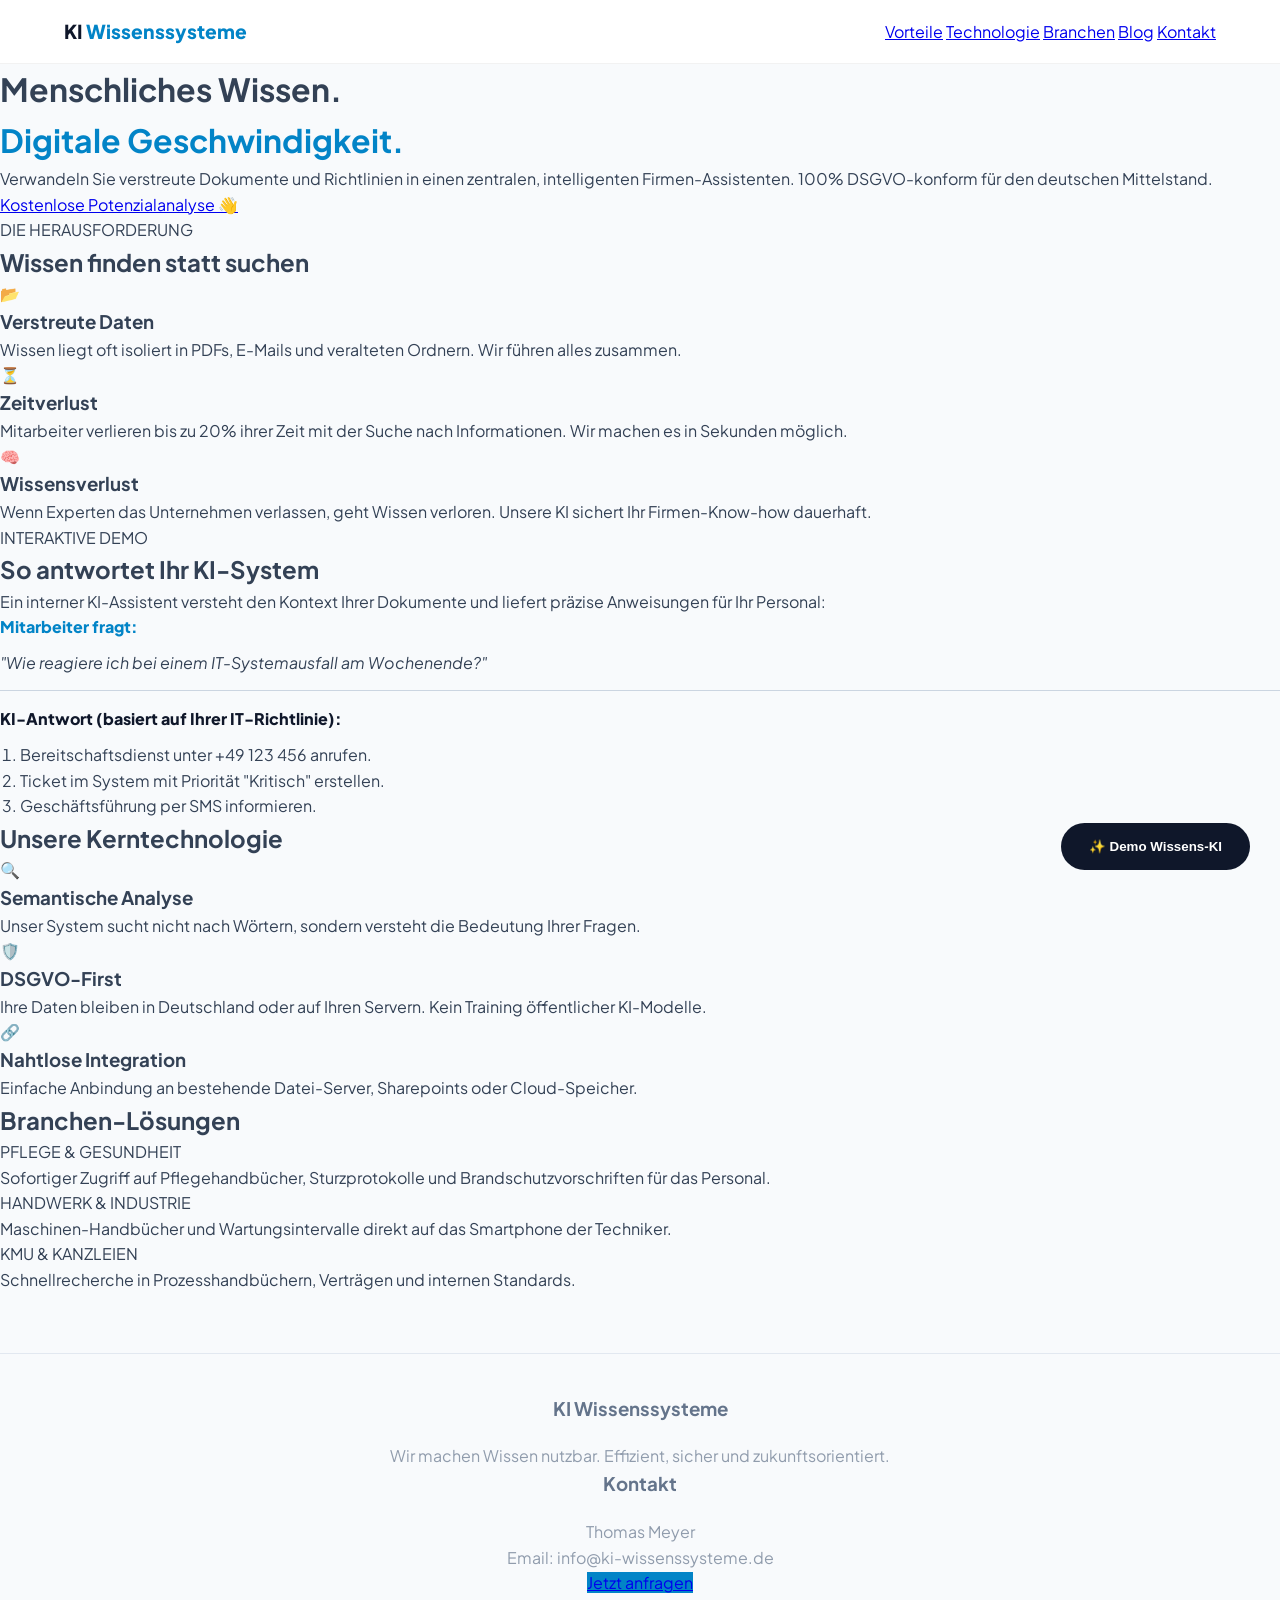
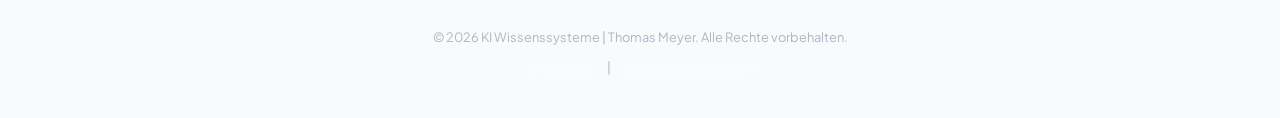
==== commit e0742a8e: "Refactor styles by linking to external stylesheet Removed inline styles and linked to external style" ====
--- a/index.html
+++ b/index.html
@@ -13,356 +13,8 @@
 
     <meta name="google-site-verification" content="R6a23h4Ob2ddMeSue5SI66NgNXzi4HvejE2PhoKUyyg" />
     
-    <style>
-        :root {
-            --primary: #0f172a;    /* Navy Dark */
-            --accent: #0284c7;     /* Ocean Blue */
-            --soft-blue: #f0f9ff;
-            --text-main: #334155;
-            --white: #ffffff;
-            --glass: rgba(255, 255, 255, 0.8);
-            --transition: all 0.4s cubic-bezier(0.23, 1, 0.32, 1);
-        }
-
-        * { margin:0; padding:0; box-sizing:border-box; }
-        html { scroll-behavior: smooth; }
-
-        body {
-            font-family: 'Plus Jakarta Sans', sans-serif;
-            background: #f8fafc;
-            color: var(--text-main);
-            line-height: 1.7;
-        }
-
-        /* --- NAVIGATION --- */
-        nav {
-            background: var(--glass);
-            backdrop-filter: blur(15px);
-            -webkit-backdrop-filter: blur(15px);
-            padding: 1rem 5%;
-            display: flex;
-            justify-content: space-between;
-            align-items: center;
-            position: fixed;
-            top: 0; width: 100%; z-index: 1000;
-            border-bottom: 1px solid rgba(0,0,0,0.05);
-        }
-
-        .logo { 
-            font-weight: 800; font-size: 1.3rem; color: var(--primary); text-decoration: none; 
-            display: flex; align-items: center; gap: 8px;
-        }
-        .logo span { color: var(--accent); }
-        .logo-dot { width: 10px; height: 10px; background: var(--accent); border-radius: 2px; }
-
-        .nav-links { display: flex; gap: 25px; }
-        .nav-links a {
-            text-decoration: none; color: var(--primary); font-weight: 600; font-size: 0.9rem;
-            transition: var(--transition);
-        }
-        .nav-links a:hover { color: var(--accent); }
-
-        /* --- HERO --- */
-        header {
-            background: radial-gradient(circle at top right, #e0f2fe, #f8fafc 50%);
-            padding: 160px 5% 100px;
-            text-align: center;
-        }
-
-        header h1 {
-            font-size: clamp(2.5rem, 6vw, 4rem);
-            font-weight: 800;
-            color: var(--primary);
-            line-height: 1.1;
-            margin-bottom: 25px;
-            letter-spacing: -2px;
-        }
-
-        header p {
-            font-size: 1.25rem;
-            max-width: 750px;
-            margin: 0 auto 40px;
-            color: #64748b;
-        }
-
-        /* --- COMPONENTS --- */
-        .section { max-width: 1200px; margin: auto; padding: 100px 20px; }
-        
-        .section-title { text-align: center; margin-bottom: 60px; }
-        .section-title h2 { font-size: 2.5rem; font-weight: 800; color: var(--primary); letter-spacing: -1px; }
-
-        .grid { display: grid; grid-template-columns: repeat(auto-fit, minmax(300px, 1fr)); gap: 30px; }
-
-        .card {
-            background: var(--white);
-            padding: 40px;
-            border-radius: 24px;
-            border: 1px solid #f1f5f9;
-            transition: var(--transition);
-            position: relative;
-        }
-
-        .card:hover {
-            transform: translateY(-10px);
-            box-shadow: 0 20px 40px rgba(0,0,0,0.05);
-            border-color: var(--accent);
-        }
-
-        .card h3 { margin-bottom: 15px; color: var(--primary); font-size: 1.4rem; }
-
-        .icon-box {
-            width: 50px; height: 50px; background: var(--soft-blue); border-radius: 12px;
-            display: flex; align-items: center; justify-content: center;
-            font-size: 1.5rem; margin-bottom: 20px; transition: var(--transition);
-        }
-        .card:hover .icon-box { background: var(--accent); color: white; transform: rotate(10deg); }
-
-        .demo-box {
-            background: #f1f5f9;
-            border-radius: 16px;
-            padding: 25px;
-            border-left: 4px solid var(--accent);
-            margin-top: 20px;
-        }
-
-        .button {
-            display: inline-flex;
-            align-items: center;
-            padding: 16px 32px;
-            background: var(--primary);
-            color: var(--white);
-            text-decoration: none;
-            border-radius: 12px;
-            font-weight: 700;
-            transition: var(--transition);
-            box-shadow: 0 10px 20px rgba(15, 23, 42, 0.15);
-        }
-
-        .button:hover {
-            background: var(--accent);
-            transform: translateY(-3px);
-            box-shadow: 0 15px 30px rgba(2, 132, 199, 0.3);
-        }
-
-        /* --- SPECIFIC SECTIONS --- */
-        #problem { background: white; border-radius: 60px 60px 0 0; }
-        
-        .badge {
-            background: var(--soft-blue); color: var(--accent);
-            padding: 6px 14px; border-radius: 20px; font-size: 0.8rem; font-weight: 800;
-            display: inline-block; margin-bottom: 15px;
-        }
-
-        footer {
-            background: var(--primary);
-            color: var(--white);
-            padding: 80px 5% 40px;
-            text-align: center;
-        }
-
-        .footer-grid {
-            display: grid;
-            grid-template-columns: repeat(auto-fit, minmax(200px, 1fr));
-            gap: 40px;
-            text-align: left;
-            margin-bottom: 50px;
-            max-width: 1200px; margin: 0 auto 50px;
-        }
-
-        @media (max-width: 768px) {
-            .nav-links { display: none; }
-            header { padding-top: 120px; }
-        }
-
-    
-    :root {
-        --chat-primary: #0f172a;
-        --chat-accent: #0284c7;
-        --chat-bg: rgba(255, 255, 255, 0.95);
-        --chat-shadow: 0 20px 50px rgba(0,0,0,0.15);
-    }
-
-    /* Schwebender Button mit Puls-Effekt */
-    #ki-chat-button {
-        position: fixed;
-        bottom: 30px;
-        right: 30px;
-        background: var(--chat-primary);
-        color: white;
-        border: none;
-        border-radius: 50px;
-        padding: 16px 28px;
-        font-family: 'Plus Jakarta Sans', sans-serif;
-        font-weight: 700;
-        font-size: 15px;
-        cursor: pointer;
-        box-shadow: var(--chat-shadow);
-        z-index: 10000;
-        display: flex;
-        align-items: center;
-        gap: 10px;
-        transition: all 0.3s ease;
-        animation: pulse-blue 2s infinite;
-    }
-
-    @keyframes pulse-blue {
-        0% { transform: scale(1); box-shadow: 0 0 0 0 rgba(15, 23, 42, 0.4); }
-        70% { transform: scale(1.05); box-shadow: 0 0 0 15px rgba(15, 23, 42, 0); }
-        100% { transform: scale(1); box-shadow: 0 0 0 0 rgba(15, 23, 42, 0); }
-    }
-
-    #ki-chat-button:hover {
-        background: var(--chat-accent);
-        transform: translateY(-5px);
-    }
-
-    /* Chat Fenster */
-    #ki-chat-box {
-        position: fixed;
-        bottom: 100px;
-        right: 30px;
-        width: 380px;
-        height: 550px;
-        background: var(--chat-bg);
-        backdrop-filter: blur(15px);
-        border-radius: 24px;
-        box-shadow: var(--chat-shadow);
-        display: none;
-        flex-direction: column;
-        overflow: hidden;
-        font-family: 'Plus Jakarta Sans', sans-serif;
-        z-index: 10000;
-        border: 1px solid rgba(255,255,255,0.2);
-    }
-
-    #ki-chat-header {
-        background: var(--chat-primary);
-        color: white;
-        padding: 20px;
-        display: flex;
-        align-items: center;
-        justify-content: space-between;
-    }
-
-    .bot-status {
-        display: flex;
-        align-items: center;
-        gap: 8px;
-        font-size: 14px;
-    }
-
-    .status-dot {
-        width: 8px;
-        height: 8px;
-        background: #10b981;
-        border-radius: 50%;
-        box-shadow: 0 0 10px #10b981;
-    }
-
-    #ki-chat-messages {
-        flex: 1;
-        padding: 20px;
-        overflow-y: auto;
-        background: #f8fafc;
-        display: flex;
-        flex-direction: column;
-        gap: 15px;
-    }
-
-    /* Bubbles */
-    .ki-bubble {
-        padding: 12px 16px;
-        border-radius: 18px;
-        max-width: 85%;
-        font-size: 14px;
-        line-height: 1.5;
-        position: relative;
-        animation: fadeIn 0.3s ease;
-    }
-
-    @keyframes fadeIn { from { opacity: 0; transform: translateY(10px); } to { opacity: 1; transform: translateY(0); } }
-
-    .user-bubble {
-        background: var(--chat-accent);
-        color: white;
-        align-self: flex-end;
-        border-bottom-right-radius: 4px;
-    }
-
-    .bot-bubble {
-        background: white;
-        color: var(--chat-primary);
-        align-self: flex-start;
-        border-bottom-left-radius: 4px;
-        box-shadow: 0 4px 10px rgba(0,0,0,0.03);
-        border: 1px solid #e2e8f0;
-    }
-
-    /* Typing Animation */
-    .typing {
-        display: none;
-        padding: 12px;
-        background: white;
-        width: fit-content;
-        border-radius: 15px;
-        margin-bottom: 10px;
-    }
-
-    .dot {
-        display: inline-block;
-        width: 6px;
-        height: 6px;
-        background: #94a3b8;
-        border-radius: 50%;
-        animation: wave 1.3s linear infinite;
-    }
-    .dot:nth-child(2) { animation-delay: -1.1s; }
-    .dot:nth-child(3) { animation-delay: -0.9s; }
-
-    @keyframes wave { 0%, 60%, 100% { transform: initial; } 30% { transform: translateY(-5px); } }
-
-    /* Input Bereich */
-    #ki-chat-input-area {
-        padding: 20px;
-        background: white;
-        border-top: 1px solid #e2e8f0;
-        display: flex;
-        gap: 10px;
-    }
-
-    #ki-user-input {
-        flex: 1;
-        border: 1px solid #e2e8f0;
-        padding: 12px 15px;
-        border-radius: 12px;
-        outline: none;
-        transition: border 0.3s;
-    }
-
-    #ki-user-input:focus { border-color: var(--chat-accent); }
-
-    .send-btn {
-        background: var(--chat-primary);
-        color: white;
-        border: none;
-        width: 45px;
-        height: 45px;
-        border-radius: 12px;
-        cursor: pointer;
-        display: flex;
-        align-items: center;
-        justify-content: center;
-        transition: 0.3s;
-    }
-
-    .send-btn:hover { background: var(--chat-accent); }
-
-    @media (max-width: 450px) {
-        #ki-chat-box { width: 90%; right: 5%; bottom: 90px; }
-    }
-
-
-    </style>
+    <link rel="stylesheet" href="style.css">
+            
 </head>
 <body>
 
--- a/style.css
+++ b/style.css
@@ -0,0 +1,166 @@
+/* MASTER STYLESHEET - KI WISSENSSYSTEME 
+   Design: Enterprise Modern (Plus Jakarta Sans)
+*/
+
+/* 1. GLOBALE VARIABLEN & RESET */
+:root {
+    --primary: #0f172a;
+    --accent: #0284c7;
+    --whatsapp: #25d366;
+    --text-main: #334155;
+    --text-muted: #64748b;
+    --bg-light: #f8fafc;
+    --soft-blue: #f0f9ff;
+    --white: #ffffff;
+    --transition: all 0.4s cubic-bezier(0.23, 1, 0.32, 1);
+    --shadow-sm: 0 4px 10px rgba(0,0,0,0.03);
+    --shadow-lg: 0 20px 50px rgba(15, 23, 42, 0.05);
+}
+
+* { margin: 0; padding: 0; box-sizing: border-box; }
+
+body { 
+    font-family: 'Plus Jakarta Sans', sans-serif; 
+    background: var(--bg-light); 
+    color: var(--text-main); 
+    line-height: 1.6; 
+    overflow-x: hidden;
+}
+
+/* 2. NAVIGATION & FOOTER (Gleich auf allen Seiten) */
+nav {
+    background: rgba(255, 255, 255, 0.9);
+    backdrop-filter: blur(15px);
+    padding: 1rem 5%;
+    display: flex;
+    justify-content: space-between;
+    align-items: center;
+    position: sticky;
+    top: 0; z-index: 1000;
+    border-bottom: 1px solid rgba(0,0,0,0.05);
+}
+
+.logo { font-weight: 800; font-size: 1.2rem; color: var(--primary); text-decoration: none; }
+.logo span { color: var(--accent); }
+
+footer { 
+    padding: 40px; 
+    text-align: center; 
+    border-top: 1px solid #e2e8f0; 
+    margin-top: 60px; 
+    color: var(--text-muted);
+}
+
+/* 3. KONTAKT-SEITE LAYOUT */
+.contact-container {
+    max-width: 1100px;
+    margin: 80px auto;
+    padding: 0 20px;
+    display: grid;
+    grid-template-columns: 1fr 1.5fr;
+    gap: 60px;
+}
+
+.contact-info h1 { font-size: 3rem; color: var(--primary); letter-spacing: -2px; line-height: 1.1; margin-bottom: 25px; }
+
+.info-card {
+    background: var(--white);
+    padding: 25px;
+    border-radius: 20px;
+    margin-bottom: 20px;
+    border: 1px solid #e2e8f0;
+    display: flex;
+    align-items: center;
+    gap: 20px;
+    transition: var(--transition);
+}
+.info-card:hover { border-color: var(--accent); transform: translateX(10px); }
+.info-icon { font-size: 1.8rem; }
+
+/* 4. FORMULAR ELEMENTE (Global nutzbar) */
+.contact-form {
+    background: var(--white);
+    padding: 50px;
+    border-radius: 30px;
+    box-shadow: var(--shadow-lg);
+    border: 1px solid #f1f5f9;
+}
+
+.form-group { margin-bottom: 20px; }
+.form-group label { display: block; font-weight: 700; color: var(--primary); margin-bottom: 8px; font-size: 0.9rem; }
+
+.form-control {
+    width: 100%;
+    padding: 15px;
+    border: 2px solid #f1f5f9;
+    border-radius: 12px;
+    font-family: inherit;
+    font-size: 1rem;
+    transition: var(--transition);
+}
+.form-control:focus { border-color: var(--accent); background: var(--soft-blue); outline: none; }
+
+.submit-btn {
+    width: 100%;
+    padding: 18px;
+    background: var(--primary);
+    color: white;
+    border: none;
+    border-radius: 12px;
+    font-weight: 800;
+    font-size: 1.1rem;
+    cursor: pointer;
+    transition: var(--transition);
+    margin-top: 10px;
+}
+.submit-btn:hover { background: var(--accent); transform: translateY(-3px); box-shadow: 0 10px 20px rgba(2, 132, 199, 0.3); }
+
+/* 5. SUCCESS-PAGE & RECHTLICHES (Impressum/Datenschutz) */
+.legal-container, .success-card {
+    max-width: 900px;
+    margin: 60px auto;
+    padding: 60px;
+    background: var(--white);
+    border-radius: 40px;
+    box-shadow: var(--shadow-lg);
+}
+
+.success-card { text-align: center; max-width: 550px; }
+.icon-check { width: 80px; height: 80px; background: #10b981; color: white; border-radius: 50%; display: flex; align-items: center; justify-content: center; font-size: 2.5rem; margin: 0 auto 30px; }
+
+/* 6. ENTERPRISE CHATBOT STYLES */
+#ki-chat-button {
+    position: fixed; bottom: 30px; right: 30px;
+    background: var(--primary); color: white; border: none;
+    border-radius: 50px; padding: 16px 28px;
+    font-weight: 700; cursor: pointer; z-index: 10000;
+    animation: pulse-blue 2s infinite;
+}
+
+#ki-chat-box {
+    position: fixed; bottom: 100px; right: 30px;
+    width: 380px; height: 550px;
+    background: rgba(255, 255, 255, 0.95);
+    backdrop-filter: blur(15px); border-radius: 24px;
+    display: none; flex-direction: column; z-index: 10000;
+    box-shadow: var(--shadow-lg); border: 1px solid rgba(255,255,255,0.2);
+}
+
+#ki-chat-messages { flex: 1; padding: 20px; overflow-y: auto; display: flex; flex-direction: column; gap: 15px; background: #f8fafc; }
+
+.ki-bubble { padding: 12px 16px; border-radius: 18px; max-width: 85%; font-size: 14px; }
+.user-bubble { background: var(--accent); color: white; align-self: flex-end; border-bottom-right-radius: 4px; }
+.bot-bubble { background: white; color: var(--primary); align-self: flex-start; border-bottom-left-radius: 4px; border: 1px solid #e2e8f0; }
+
+/* 7. RESPONSIVE ANPASSUNGEN */
+@media (max-width: 900px) {
+    .contact-container { grid-template-columns: 1fr; margin: 40px auto; }
+    .contact-info h1 { font-size: 2.2rem; }
+    #ki-chat-box { width: 90%; right: 5%; bottom: 90px; }
+}
+
+@keyframes pulse-blue {
+    0% { transform: scale(1); box-shadow: 0 0 0 0 rgba(15, 23, 42, 0.4); }
+    70% { transform: scale(1.05); box-shadow: 0 0 0 15px rgba(15, 23, 42, 0); }
+    100% { transform: scale(1); box-shadow: 0 0 0 0 rgba(15, 23, 42, 0); }
+}
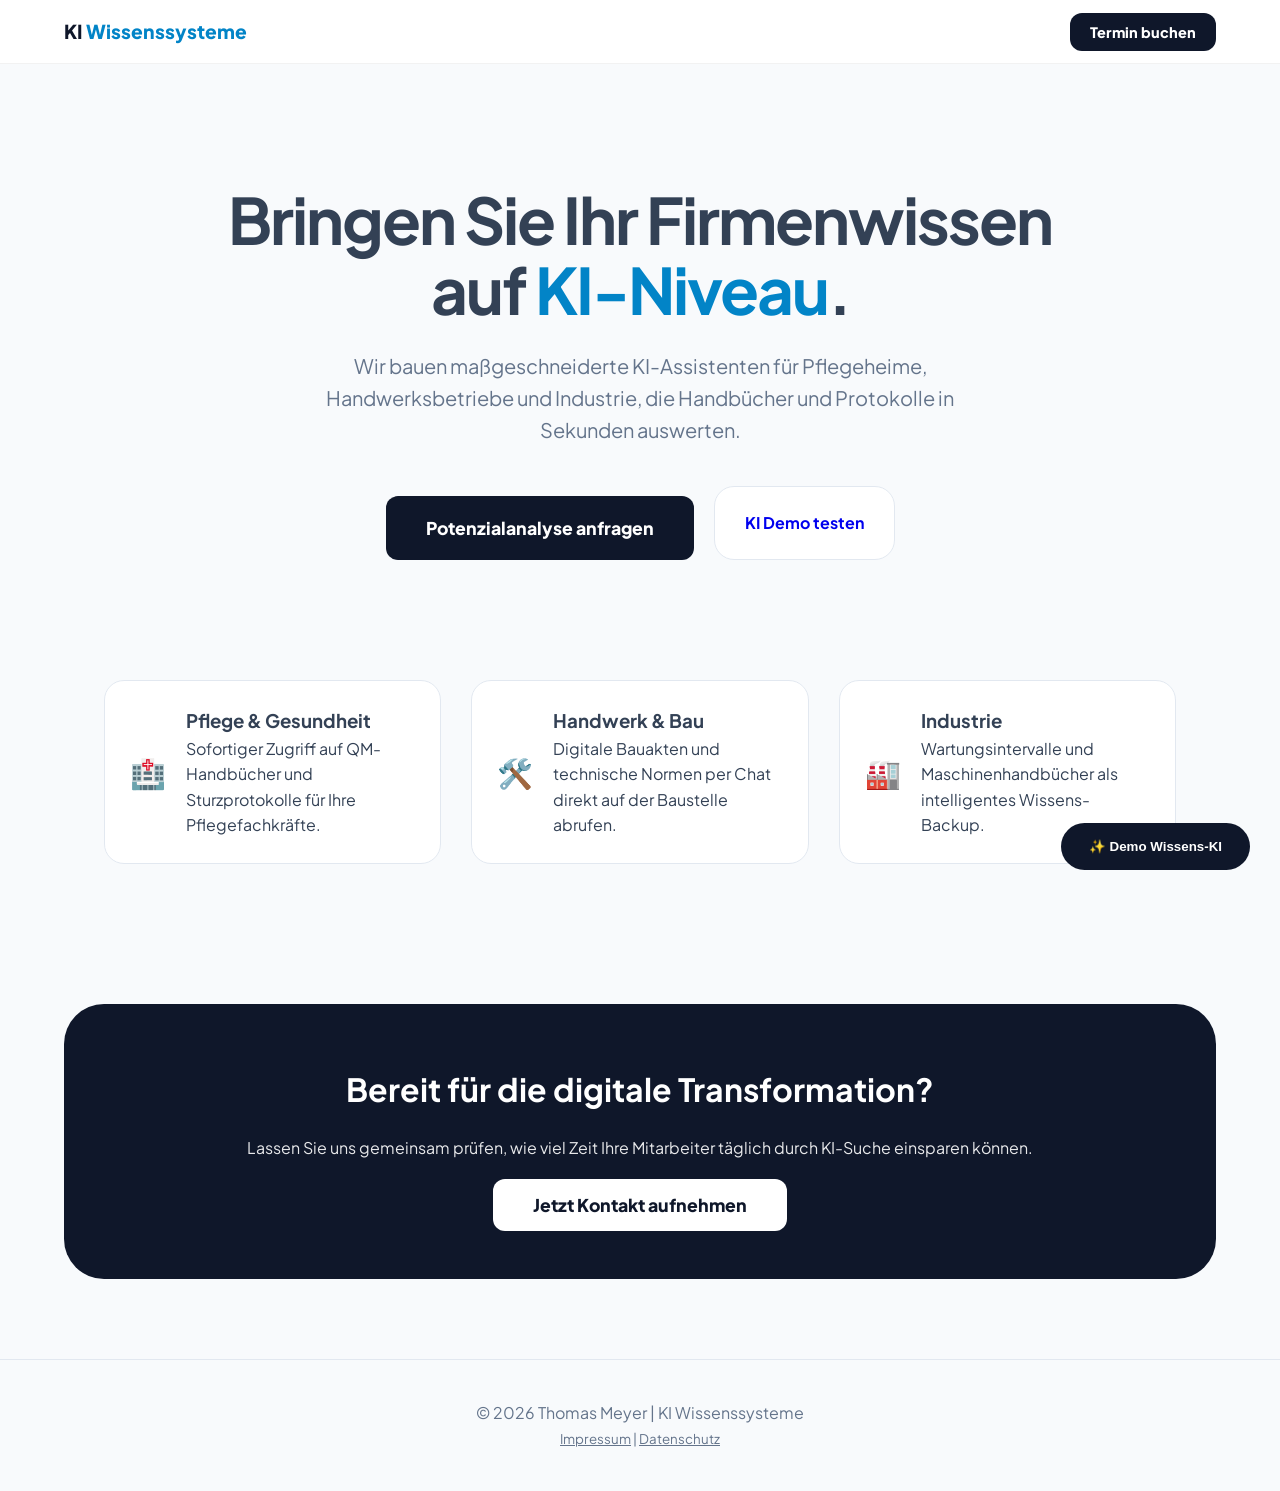
==== commit c94a4242: "Revise index.html for SEO and content updates Updated page title and meta description for SEO. Repla" ====
--- a/index.html
+++ b/index.html
@@ -3,251 +3,187 @@
 <head>
     <meta charset="UTF-8">
     <meta name="viewport" content="width=device-width, initial-scale=1">
-    <title>KI Wissenssysteme | Intelligente Enterprise-Lösungen für KMU</title>
-    
-    <meta name="description" content="KI Wissenssysteme für den Mittelstand. DSGVO-konforme interne KI-Assistenten für Dokumente, Richtlinien und Prozesswissen.">
-    <meta name="author" content="Thomas Meyer">
+    <title>KI Wissenssysteme | Thomas Meyer – Effizienz für den Mittelstand</title>
+    <meta name="description" content="Skalierbare KI-Lösungen und interne Wissenssysteme für Pflege, Handwerk und Industrie.">
     
     <link href="https://fonts.googleapis.com/css2?family=Plus+Jakarta+Sans:wght@300;400;600;800&display=swap" rel="stylesheet">
     <link rel="stylesheet" href="https://cdnjs.cloudflare.com/ajax/libs/animate.css/4.1.1/animate.min.css"/>
-
-    <meta name="google-site-verification" content="R6a23h4Ob2ddMeSue5SI66NgNXzi4HvejE2PhoKUyyg" />
     
     <link rel="stylesheet" href="style.css">
-            
+
+    <style>
+        /* Spezifische Ergänzungen nur für die Startseite */
+        .hero {
+            padding: 120px 5% 80px;
+            text-align: center;
+            max-width: 1000px;
+            margin: 0 auto;
+        }
+        .hero h1 {
+            font-size: clamp(2.5rem, 6vw, 4rem);
+            line-height: 1.1;
+            margin-bottom: 25px;
+            letter-spacing: -2px;
+        }
+        .hero p {
+            font-size: 1.25rem;
+            color: var(--text-muted);
+            margin-bottom: 40px;
+            max-width: 700px;
+            margin-left: auto;
+            margin-right: auto;
+        }
+        .features {
+            display: grid;
+            grid-template-columns: repeat(auto-fit, minmax(300px, 1fr));
+            gap: 30px;
+            padding: 40px 5%;
+            max-width: 1200px;
+            margin: 0 auto;
+        }
+        .cta-box {
+            background: var(--primary);
+            color: white;
+            padding: 60px 40px;
+            border-radius: 40px;
+            text-align: center;
+            margin: 80px 5%;
+        }
+    </style>
 </head>
 <body>
 
     <nav>
-        <a href="#" class="logo">
-            <div class="logo-dot"></div>
-            KI<span> Wissenssysteme</span>
-        </a>
+        <a href="index.html" class="logo">KI<span> Wissenssysteme</span></a>
         <div class="nav-links">
-            <a href="#problem">Vorteile</a>
-            <a href="#technologie">Technologie</a>
-            <a href="#beispiele">Branchen</a>
-            <a href="blog.html">Blog</a>
-            <a href="kontakt.html">Kontakt</a>
+            <a href="kontakt.html" class="submit-btn" style="padding: 10px 20px; font-size: 0.9rem; text-decoration: none;">Termin buchen</a>
         </div>
     </nav>
 
-    <header>
-        <h1 class="animate__animated animate__fadeInDown">Menschliches Wissen. <br><span style="color:var(--accent)">Digitale Geschwindigkeit.</span></h1>
-        <p class="animate__animated animate__fadeInUp">
-            Verwandeln Sie verstreute Dokumente und Richtlinien in einen zentralen, intelligenten Firmen-Assistenten. 100% DSGVO-konform für den deutschen Mittelstand.
-        </p>
-        <div class="animate__animated animate__fadeInUp animate__delay-1s">
-            <a class="button" href="#kontakt">Kostenlose Potenzialanalyse 👋</a>
+    <header class="hero animate__animated animate__fadeIn">
+        <h1>Bringen Sie Ihr Firmenwissen auf <span style="color:var(--accent)">KI-Niveau</span>.</h1>
+        <p>Wir bauen maßgeschneiderte KI-Assistenten für Pflegeheime, Handwerksbetriebe und Industrie, die Handbücher und Protokolle in Sekunden auswerten.</p>
+        <div style="display: flex; gap: 20px; justify-content: center; flex-wrap: wrap;">
+            <a href="kontakt.html" class="submit-btn" style="text-decoration: none; width: auto; padding: 18px 40px;">Potenzialanalyse anfragen</a>
+            <a href="#demo" onclick="toggleChat()" class="info-card" style="margin: 0; padding: 15px 30px; text-decoration: none; font-weight: 700;">KI Demo testen</a>
         </div>
     </header>
 
-    <section id="problem" class="section">
-        <div class="section-title">
-            <span class="badge">DIE HERAUSFORDERUNG</span>
-            <h2>Wissen finden statt suchen</h2>
+    <section class="features">
+        <div class="info-card animate__animated animate__fadeInUp">
+            <div class="info-icon">🏥</div>
+            <div>
+                <h3>Pflege & Gesundheit</h3>
+                <p>Sofortiger Zugriff auf QM-Handbücher und Sturzprotokolle für Ihre Pflegefachkräfte.</p>
+            </div>
         </div>
-        <div class="grid">
-            <div class="card">
-                <div class="icon-box">📂</div>
-                <h3>Verstreute Daten</h3>
-                <p>Wissen liegt oft isoliert in PDFs, E-Mails und veralteten Ordnern. Wir führen alles zusammen.</p>
+        <div class="info-card animate__animated animate__fadeInUp" style="animation-delay: 0.2s;">
+            <div class="info-icon">🛠️</div>
+            <div>
+                <h3>Handwerk & Bau</h3>
+                <p>Digitale Bauakten und technische Normen per Chat direkt auf der Baustelle abrufen.</p>
             </div>
-            <div class="card">
-                <div class="icon-box">⏳</div>
-                <h3>Zeitverlust</h3>
-                <p>Mitarbeiter verlieren bis zu 20% ihrer Zeit mit der Suche nach Informationen. Wir machen es in Sekunden möglich.</p>
-            </div>
-            <div class="card">
-                <div class="icon-box">🧠</div>
-                <h3>Wissensverlust</h3>
-                <p>Wenn Experten das Unternehmen verlassen, geht Wissen verloren. Unsere KI sichert Ihr Firmen-Know-how dauerhaft.</p>
+        </div>
+        <div class="info-card animate__animated animate__fadeInUp" style="animation-delay: 0.4s;">
+            <div class="info-icon">🏭</div>
+            <div>
+                <h3>Industrie</h3>
+                <p>Wartungsintervalle und Maschinenhandbücher als intelligentes Wissens-Backup.</p>
             </div>
         </div>
     </section>
 
-    <section id="lösung" class="section">
-        <div class="section-title">
-            <span class="badge">INTERAKTIVE DEMO</span>
-            <h2>So antwortet Ihr KI-System</h2>
+    <section class="cta-box">
+        <h2 style="font-size: 2rem; margin-bottom: 20px;">Bereit für die digitale Transformation?</h2>
+        <p style="margin-bottom: 30px; opacity: 0.9;">Lassen Sie uns gemeinsam prüfen, wie viel Zeit Ihre Mitarbeiter täglich durch KI-Suche einsparen können.</p>
+        <a href="kontakt.html" class="submit-btn" style="background: var(--white); color: var(--primary); text-decoration: none; width: auto; padding: 15px 40px;">Jetzt Kontakt aufnehmen</a>
+    </section>
+
+    <footer>
+        <p>© 2026 Thomas Meyer | KI Wissenssysteme<br>
+        <small><a href="impressum.html" style="color:inherit;">Impressum</a> | <a href="datenschutz.html" style="color:inherit;">Datenschutz</a></small></p>
+    </footer>
+
+    <button id="ki-chat-button">
+        <span id="chat-icon">✨</span> Demo Wissens-KI
+    </button>
+
+    <div id="ki-chat-box">
+        <div id="ki-chat-header">
+            <div>
+                <div style="font-weight: 800; font-size: 16px;">Thomas Meyer KI</div>
+                <div class="bot-status">
+                    <div class="status-dot"></div>
+                    <span style="opacity: 0.8; font-size: 12px;">Demo-Modus aktiv</span>
+                </div>
+            </div>
+            <button onclick="toggleChat()" style="background:none; border:none; color:white; cursor:pointer; font-size:20px;">×</button>
         </div>
-        <div class="card animate__animated animate__fadeIn">
-            <p>Ein interner KI-Assistent versteht den Kontext Ihrer Dokumente und liefert präzise Anweisungen für Ihr Personal:</p>
-            <div class="demo-box">
-                <p style="color:var(--accent); font-weight:800; margin-bottom:10px;">Mitarbeiter fragt:</p>
-                <p><em>"Wie reagiere ich bei einem IT-Systemausfall am Wochenende?"</em></p>
-                <hr style="margin:15px 0; border:0; border-top:1px solid #cbd5e1;">
-                <p style="color:var(--primary); font-weight:800; margin-bottom:10px;">KI-Antwort (basiert auf Ihrer IT-Richtlinie):</p>
-                <ol style="margin-left:20px;">
-                    <li>Bereitschaftsdienst unter +49 123 456 anrufen.</li>
-                    <li>Ticket im System mit Priorität "Kritisch" erstellen.</li>
-                    <li>Geschäftsführung per SMS informieren.</li>
-                </ol>
+
+        <div id="ki-chat-messages">
+            <div class="ki-bubble bot-bubble">
+                Willkommen! Fragen Sie mich etwas zum Betrieb (z.B. Brandschutz, Hygiene oder Notfall).
             </div>
         </div>
-    </section>
 
-    <section id="technologie" class="section">
-        <div class="section-title">
-            <h2>Unsere Kerntechnologie</h2>
+        <div id="typing-indicator" class="ki-bubble bot-bubble" style="display:none; width: 60px;">
+            ...
         </div>
-        <div class="grid">
-            <div class="card">
-                <div class="icon-box">🔍</div>
-                <h3>Semantische Analyse</h3>
-                <p>Unser System sucht nicht nach Wörtern, sondern versteht die Bedeutung Ihrer Fragen.</p>
-            </div>
-            <div class="card">
-                <div class="icon-box">🛡️</div>
-                <h3>DSGVO-First</h3>
-                <p>Ihre Daten bleiben in Deutschland oder auf Ihren Servern. Kein Training öffentlicher KI-Modelle.</p>
-            </div>
-            <div class="card">
-                <div class="icon-box">🔗</div>
-                <h3>Nahtlose Integration</h3>
-                <p>Einfache Anbindung an bestehende Datei-Server, Sharepoints oder Cloud-Speicher.</p>
-            </div>
-        </div>
-    </section>
-<button id="ki-chat-button">
-    <span id="chat-icon">✨</span> Demo Wissens-KI
-</button>
 
-<div id="ki-chat-box">
-    <div id="ki-chat-header">
-        <div>
-            <div style="font-weight: 800; font-size: 16px;">Thomas Meyer KI</div>
-            <div class="bot-status">
-                <div class="status-dot"></div>
-                <span style="opacity: 0.8; font-size: 12px;">Experte für Pflege-Wissen</span>
-            </div>
-        </div>
-        <button onclick="toggleChat()" style="background:none; border:none; color:white; cursor:pointer; font-size:20px;">×</button>
-    </div>
-
-    <div id="ki-chat-messages">
-        <div class="ki-bubble bot-bubble">
-            Willkommen! Ich bin die Demo-KI für Ihr internes Wissenssystem. Fragen Sie mich etwas zum Betrieb (z.B. Brandschutz, Hygiene oder Notfall).
+        <div id="ki-chat-input-area" style="padding: 15px; display: flex; gap: 10px; background: white; border-top: 1px solid #eee;">
+            <input type="text" id="ki-user-input" placeholder="Frage stellen..." style="flex:1; border: 1px solid #ddd; padding: 10px; border-radius: 8px;">
+            <button onclick="sendMessage()" class="submit-btn" style="width: auto; margin-top:0; padding: 10px 15px;">→</button>
         </div>
     </div>
 
-    <div id="typing-indicator" class="ki-bubble bot-bubble typing">
-        <span class="dot"></span> <span class="dot"></span> <span class="dot"></span>
-    </div>
+    <script>
+        const knowledge = {
+            "brandschutz": "Im Brandfall: Ruhe bewahren. Alarm 112. Bewohner evakuieren.",
+            "hygiene": "Desinfizieren Sie Ihre Hände vor und nach jedem Patientenkontakt.",
+            "sturz": "Prüfen Sie die Vitalwerte und informieren Sie sofort die Pflegedienstleitung.",
+            "notfall": "Wählen Sie 112 und leisten Sie Erste Hilfe bis der Notarzt eintrifft."
+        };
 
-    <div id="ki-chat-input-area">
-        <input type="text" id="ki-user-input" placeholder="Nachricht schreiben..." onkeypress="handleKeyPress(event)">
-        <button class="send-btn" onclick="sendMessage()">
-            <svg width="20" height="20" viewBox="0 0 24 24" fill="none" stroke="currentColor" stroke-width="2" stroke-linecap="round" stroke-linejoin="round"><line x1="22" y1="2" x2="11" y2="13"></line><polygon points="22 2 15 22 11 13 2 9 22 2"></polygon></svg>
-        </button>
-    </div>
-</div>
-    
-    <section id="beispiele" class="section">
-        <div class="section-title">
-            <h2>Branchen-Lösungen</h2>
-        </div>
-        <div class="grid">
-            <div class="card">
-                <div class="badge">PFLEGE & GESUNDHEIT</div>
-                <p>Sofortiger Zugriff auf Pflegehandbücher, Sturzprotokolle und Brandschutzvorschriften für das Personal.</p>
-            </div>
-            <div class="card">
-                <div class="badge">HANDWERK & INDUSTRIE</div>
-                <p>Maschinen-Handbücher und Wartungsintervalle direkt auf das Smartphone der Techniker.</p>
-            </div>
-            <div class="card">
-                <div class="badge">KMU & KANZLEIEN</div>
-                <p>Schnellrecherche in Prozesshandbüchern, Verträgen und internen Standards.</p>
-            </div>
-        </div>
-    </section>
-
-    <footer id="kontakt">
-        <div class="footer-grid">
-            <div>
-                <h3 style="margin-bottom:20px;">KI Wissenssysteme</h3>
-                <p style="opacity:0.7;">Wir machen Wissen nutzbar. Effizient, sicher und zukunftsorientiert.</p>
-            </div>
-            <div>
-                <h3 style="margin-bottom:20px;">Kontakt</h3>
-                <p style="opacity:0.7;">Thomas Meyer</p>
-                <p style="opacity:0.7;">Email: info@ki-wissenssysteme.de</p>
-            </div>
-            <div>
-                <a href="mailto:info@ki-wissenssysteme.de" class="button" style="background:var(--accent)">Jetzt anfragen</a>
-            </div>
-        </div>
-        <div style="border-top: 1px solid rgba(255,255,255,0.1); padding-top: 30px; font-size: 0.8rem; opacity: 0.5;">
-            <p>© 2026 KI Wissenssysteme | Thomas Meyer. Alle Rechte vorbehalten.</p>
-            <p style="margin-top:10px;"><a href="impressum.html" style="color:white; margin:0 10px;">Impressum</a> | <a href="datenschutzerklaerung" style="color:white; margin:0 10px;">Datenschutzerklärung</a></p>
-        </div>
-    </footer>
-<script>
-const knowledge = {
-    "öffnungszeiten": "Unser Büro ist Montag bis Freitag von 08:00 bis 17:00 Uhr besetzt. In Notfällen ist die Pflegeleitung 24/7 erreichbar.",
-    "sturz": "Sicherheit geht vor: 1. Bewohner stabilisieren, 2. Vitalwerte prüfen, 3. Pflegeleitung informieren, 4. Sturzprotokoll im System hinterlegen.",
-    "brandschutz": "Im Brandfall: Ruhe bewahren. Alarm auslösen (112). Bewohner evakuieren (Sammelplatz West). Keine Aufzüge benutzen!",
-    "hygiene": "Hygiene rettet Leben: Bitte nutzen Sie die Desinfektionsspender vor und nach jedem Zimmerbesuch. Handschuhpflicht bei Kontakt mit Körperflüssigkeiten.",
-    "medikamente": "Die 6-R-Regel beachten: Richtiger Bewohner, richtiges Medikament, richtige Dosis, richtige Applikation, richtiger Zeitpunkt, richtige Dokumentation.",
-    "notfall": "Rufen Sie sofort die 112. Parallel ist die interne Notruf-Taste im Dienstzimmer zu drücken. Erste Hilfe leisten bis der Notarzt eintrifft."
-};
-
-function toggleChat() {
-    const chatBox = document.getElementById("ki-chat-box");
-    chatBox.style.display = chatBox.style.display === "flex" ? "none" : "flex";
-}
-
-document.getElementById("ki-chat-button").onclick = toggleChat;
-
-function handleKeyPress(e) {
-    if (e.key === 'Enter') sendMessage();
-}
-
-function sendMessage() {
-    const input = document.getElementById("ki-user-input");
-    const text = input.value.trim().toLowerCase();
-    if (!text) return;
-
-    addMessage(input.value, "user");
-    input.value = "";
-
-    // Zeige "KI denkt nach..."
-    const typing = document.getElementById("typing-indicator");
-    typing.style.display = "block";
-    const messagesDiv = document.getElementById("ki-chat-messages");
-    messagesDiv.scrollTop = messagesDiv.scrollHeight;
-
-    setTimeout(() => {
-        typing.style.display = "none";
-        let response = "Dazu habe ich in dieser Demo-Datenbank noch keine Information. Möchten Sie, dass ich ein System für Ihre spezifischen Handbücher erstelle?";
-        
-        for (let key in knowledge) {
-            if (text.includes(key)) {
-                response = knowledge[key];
-                break;
-            }
+        function toggleChat() {
+            const chatBox = document.getElementById("ki-chat-box");
+            chatBox.style.display = chatBox.style.display === "flex" ? "none" : "flex";
         }
 
-        addMessage(response, "bot");
-        
-        // Nach der Antwort: CTA für Beratung
-        if (text.length > 3) {
+        document.getElementById("ki-chat-button").onclick = toggleChat;
+
+        function sendMessage() {
+            const input = document.getElementById("ki-user-input");
+            const text = input.value.trim().toLowerCase();
+            if (!text) return;
+
+            addMessage(input.value, "user");
+            input.value = "";
+
+            const typing = document.getElementById("typing-indicator");
+            typing.style.display = "block";
+
             setTimeout(() => {
-                addMessage("Möchten Sie wissen, wie wir dieses System mit Ihren eigenen Unterlagen füllen? <a href='kontakt.html' style='color:#0284c7; font-weight:bold;'>Hier Termin buchen.</a>", "bot");
+                typing.style.display = "none";
+                let response = "Interessante Frage. In einem echten System würde ich hier jetzt Ihre Handbücher auswerten. Wollen wir das für Sie umsetzen?";
+                
+                for (let key in knowledge) {
+                    if (text.includes(key)) {
+                        response = knowledge[key];
+                        break;
+                    }
+                }
+                addMessage(response, "bot");
             }, 1000);
         }
-    }, 1200);
-}
 
-function addMessage(text, sender) {
-    const messages = document.getElementById("ki-chat-messages");
-    const div = document.createElement("div");
-    div.className = "ki-bubble " + (sender === "user" ? "user-bubble" : "bot-bubble");
-    div.innerHTML = text; // innerHTML erlaubt Links
-    messages.appendChild(div);
-    messages.scrollTop = messages.scrollHeight;
-}
-</script>
+        function addMessage(text, sender) {
+            const messages = document.getElementById("ki-chat-messages");
+            const div = document.createElement("div");
+            div.className = "ki-bubble " + (sender === "user" ? "user-bubble" : "bot-bubble");
+            div.innerHTML = text;
+            messages.appendChild(div);
+            messages.scrollTop = messages.scrollHeight;
+        }
+    </script>
 </body>
 </html>
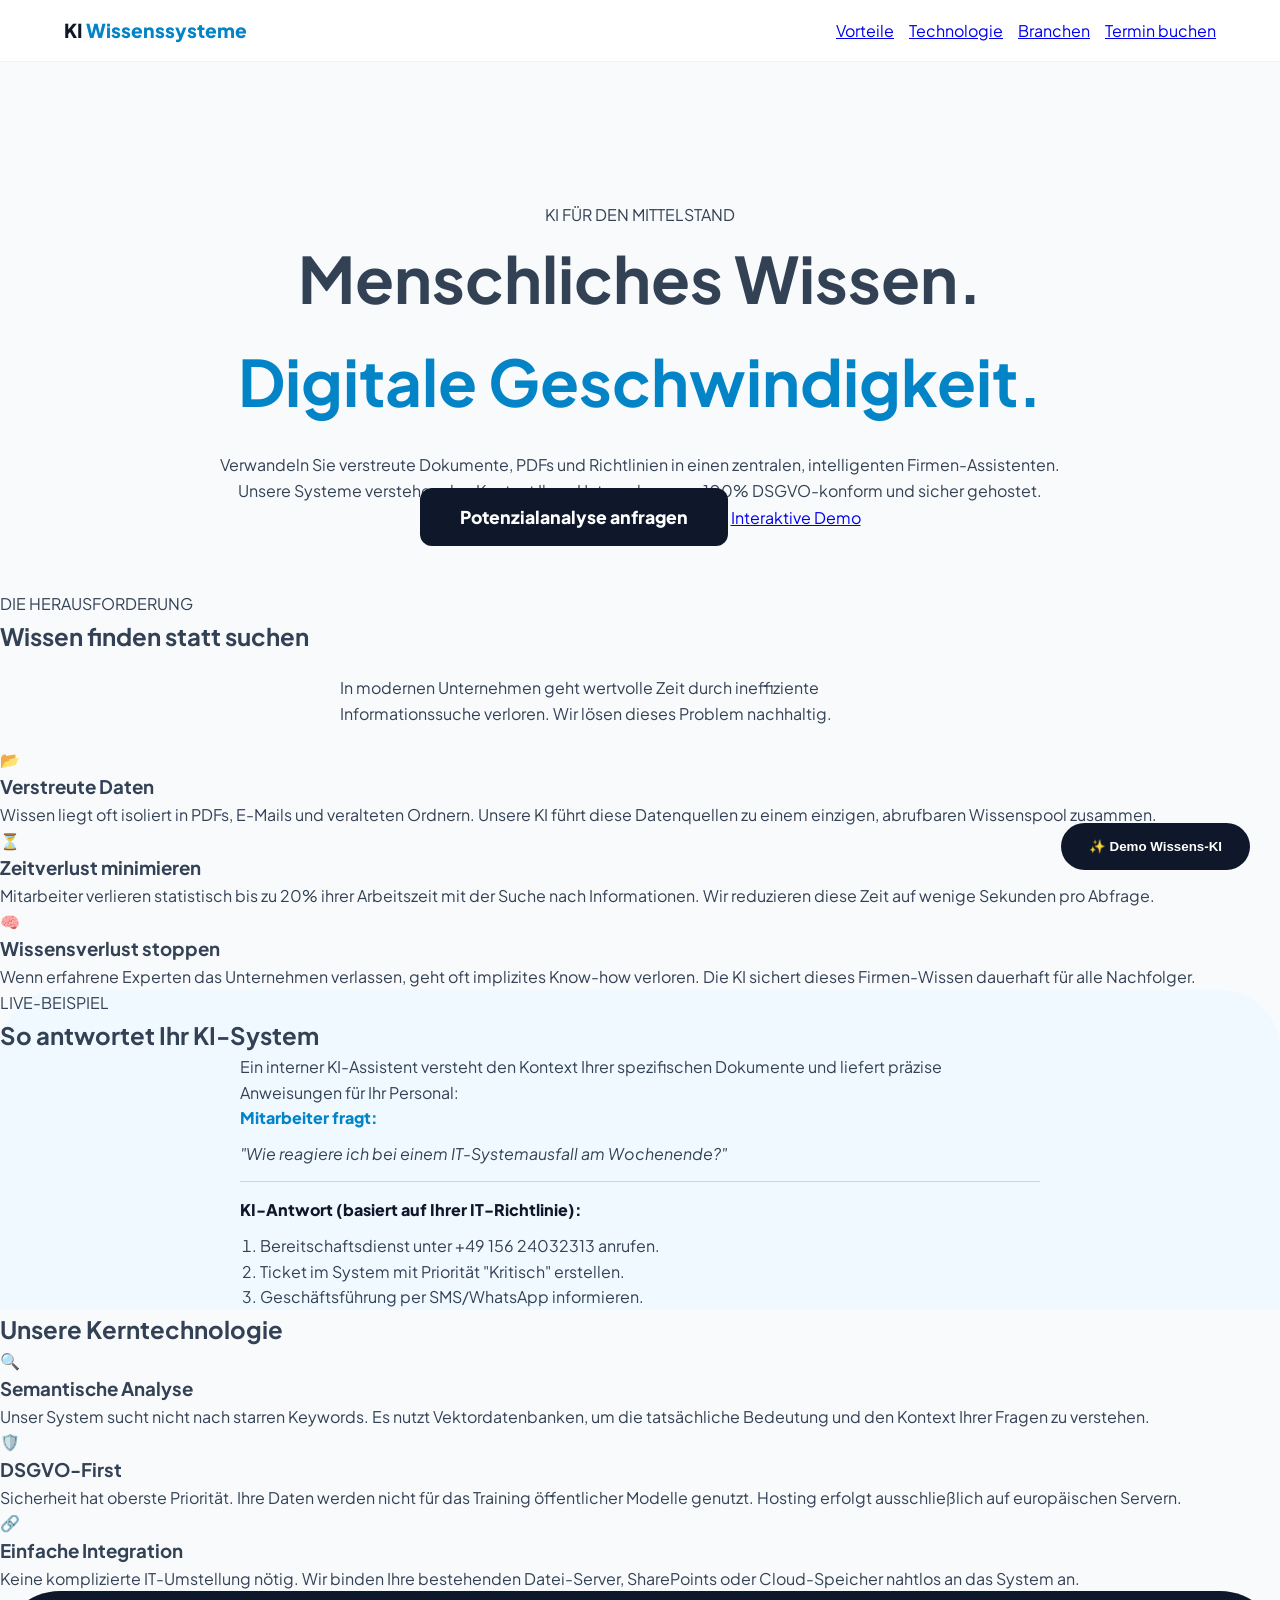
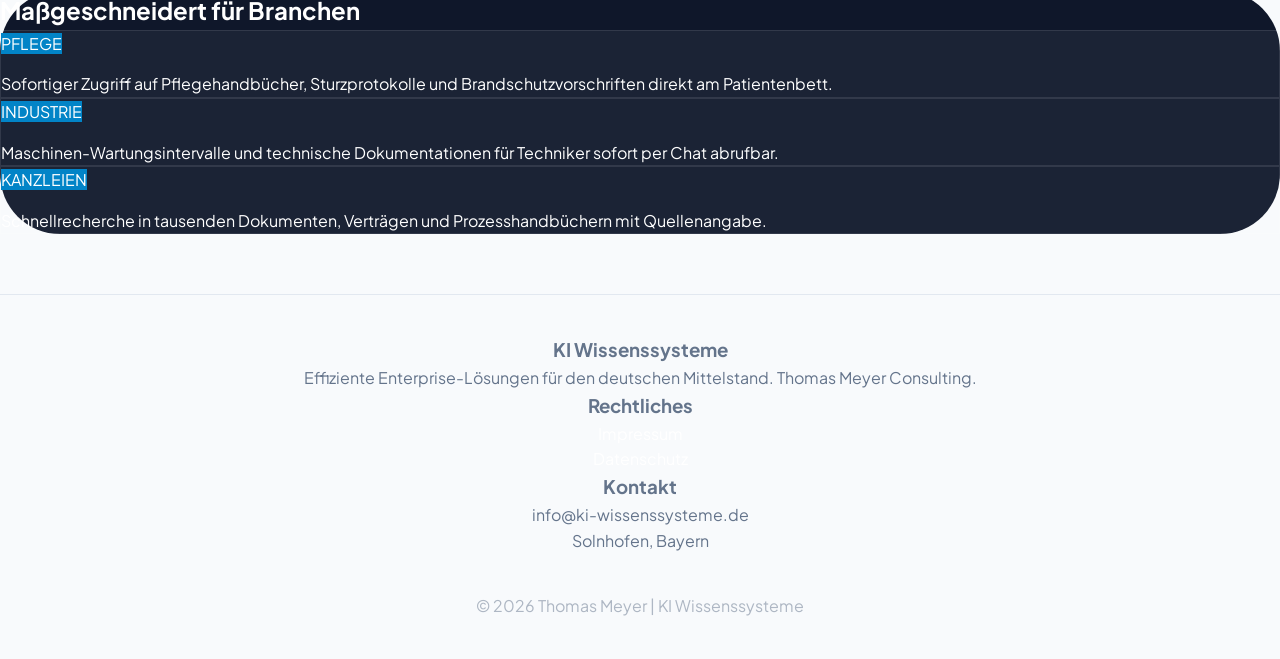
==== commit 14277609: "Revise index.html for SEO and chat improvements Updated title and meta description for SEO. Removed " ====
--- a/index.html
+++ b/index.html
@@ -3,105 +3,148 @@
 <head>
     <meta charset="UTF-8">
     <meta name="viewport" content="width=device-width, initial-scale=1">
-    <title>KI Wissenssysteme | Thomas Meyer – Effizienz für den Mittelstand</title>
-    <meta name="description" content="Skalierbare KI-Lösungen und interne Wissenssysteme für Pflege, Handwerk und Industrie.">
+    <title>KI Wissenssysteme | Thomas Meyer – Menschliches Wissen. Digitale Geschwindigkeit.</title>
+    <meta name="description" content="DSGVO-konforme interne KI-Assistenten für den Mittelstand. Verwandeln Sie PDFs und Richtlinien in intelligente Firmen-Assistenten.">
     
     <link href="https://fonts.googleapis.com/css2?family=Plus+Jakarta+Sans:wght@300;400;600;800&display=swap" rel="stylesheet">
     <link rel="stylesheet" href="https://cdnjs.cloudflare.com/ajax/libs/animate.css/4.1.1/animate.min.css"/>
-    
     <link rel="stylesheet" href="style.css">
-
-    <style>
-        /* Spezifische Ergänzungen nur für die Startseite */
-        .hero {
-            padding: 120px 5% 80px;
-            text-align: center;
-            max-width: 1000px;
-            margin: 0 auto;
-        }
-        .hero h1 {
-            font-size: clamp(2.5rem, 6vw, 4rem);
-            line-height: 1.1;
-            margin-bottom: 25px;
-            letter-spacing: -2px;
-        }
-        .hero p {
-            font-size: 1.25rem;
-            color: var(--text-muted);
-            margin-bottom: 40px;
-            max-width: 700px;
-            margin-left: auto;
-            margin-right: auto;
-        }
-        .features {
-            display: grid;
-            grid-template-columns: repeat(auto-fit, minmax(300px, 1fr));
-            gap: 30px;
-            padding: 40px 5%;
-            max-width: 1200px;
-            margin: 0 auto;
-        }
-        .cta-box {
-            background: var(--primary);
-            color: white;
-            padding: 60px 40px;
-            border-radius: 40px;
-            text-align: center;
-            margin: 80px 5%;
-        }
-    </style>
 </head>
 <body>
 
     <nav>
-        <a href="index.html" class="logo">KI<span> Wissenssysteme</span></a>
+        <a href="index.html" class="logo">
+            <div class="logo-dot"></div>
+            KI<span> Wissenssysteme</span>
+        </a>
         <div class="nav-links">
-            <a href="kontakt.html" class="submit-btn" style="padding: 10px 20px; font-size: 0.9rem; text-decoration: none;">Termin buchen</a>
+            <a href="#vorteile">Vorteile</a>
+            <a href="#technologie">Technologie</a>
+            <a href="#branchen">Branchen</a>
+            <a href="kontakt.html" class="nav-cta">Termin buchen</a>
         </div>
     </nav>
 
     <header class="hero animate__animated animate__fadeIn">
-        <h1>Bringen Sie Ihr Firmenwissen auf <span style="color:var(--accent)">KI-Niveau</span>.</h1>
-        <p>Wir bauen maßgeschneiderte KI-Assistenten für Pflegeheime, Handwerksbetriebe und Industrie, die Handbücher und Protokolle in Sekunden auswerten.</p>
-        <div style="display: flex; gap: 20px; justify-content: center; flex-wrap: wrap;">
+        <span class="badge">KI FÜR DEN MITTELSTAND</span>
+        <h1>Menschliches Wissen. <br><span style="color:var(--accent)">Digitale Geschwindigkeit.</span></h1>
+        <p>
+            Verwandeln Sie verstreute Dokumente, PDFs und Richtlinien in einen zentralen, intelligenten Firmen-Assistenten. 
+            Unsere Systeme verstehen den Kontext Ihres Unternehmens – 100% DSGVO-konform und sicher gehostet.
+        </p>
+        <div class="hero-btns">
             <a href="kontakt.html" class="submit-btn" style="text-decoration: none; width: auto; padding: 18px 40px;">Potenzialanalyse anfragen</a>
-            <a href="#demo" onclick="toggleChat()" class="info-card" style="margin: 0; padding: 15px 30px; text-decoration: none; font-weight: 700;">KI Demo testen</a>
+            <a href="#demo" class="btn-secondary">Interaktive Demo</a>
         </div>
     </header>
 
-    <section class="features">
-        <div class="info-card animate__animated animate__fadeInUp">
-            <div class="info-icon">🏥</div>
-            <div>
-                <h3>Pflege & Gesundheit</h3>
-                <p>Sofortiger Zugriff auf QM-Handbücher und Sturzprotokolle für Ihre Pflegefachkräfte.</p>
-            </div>
-        </div>
-        <div class="info-card animate__animated animate__fadeInUp" style="animation-delay: 0.2s;">
-            <div class="info-icon">🛠️</div>
-            <div>
-                <h3>Handwerk & Bau</h3>
-                <p>Digitale Bauakten und technische Normen per Chat direkt auf der Baustelle abrufen.</p>
-            </div>
-        </div>
-        <div class="info-card animate__animated animate__fadeInUp" style="animation-delay: 0.4s;">
-            <div class="info-icon">🏭</div>
-            <div>
-                <h3>Industrie</h3>
-                <p>Wartungsintervalle und Maschinenhandbücher als intelligentes Wissens-Backup.</p>
-            </div>
-        </div>
-    </section>
-
-    <section class="cta-box">
-        <h2 style="font-size: 2rem; margin-bottom: 20px;">Bereit für die digitale Transformation?</h2>
-        <p style="margin-bottom: 30px; opacity: 0.9;">Lassen Sie uns gemeinsam prüfen, wie viel Zeit Ihre Mitarbeiter täglich durch KI-Suche einsparen können.</p>
-        <a href="kontakt.html" class="submit-btn" style="background: var(--white); color: var(--primary); text-decoration: none; width: auto; padding: 15px 40px;">Jetzt Kontakt aufnehmen</a>
+    <section id="vorteile" class="section">
+        <div class="section-title">
+            <span class="badge">DIE HERAUSFORDERUNG</span>
+            <h2>Wissen finden statt suchen</h2>
+            <p style="max-width: 600px; margin: 20px auto;">In modernen Unternehmen geht wertvolle Zeit durch ineffiziente Informationssuche verloren. Wir lösen dieses Problem nachhaltig.</p>
+        </div>
+        <div class="grid">
+            <div class="card animate__animated animate__fadeInUp">
+                <div class="icon-box">📂</div>
+                <h3>Verstreute Daten</h3>
+                <p>Wissen liegt oft isoliert in PDFs, E-Mails und veralteten Ordnern. Unsere KI führt diese Datenquellen zu einem einzigen, abrufbaren Wissenspool zusammen.</p>
+            </div>
+            <div class="card animate__animated animate__fadeInUp" style="animation-delay: 0.1s;">
+                <div class="icon-box">⏳</div>
+                <h3>Zeitverlust minimieren</h3>
+                <p>Mitarbeiter verlieren statistisch bis zu 20% ihrer Arbeitszeit mit der Suche nach Informationen. Wir reduzieren diese Zeit auf wenige Sekunden pro Abfrage.</p>
+            </div>
+            <div class="card animate__animated animate__fadeInUp" style="animation-delay: 0.2s;">
+                <div class="icon-box">🧠</div>
+                <h3>Wissensverlust stoppen</h3>
+                <p>Wenn erfahrene Experten das Unternehmen verlassen, geht oft implizites Know-how verloren. Die KI sichert dieses Firmen-Wissen dauerhaft für alle Nachfolger.</p>
+            </div>
+        </div>
+    </section>
+
+    <section id="demo" class="section" style="background: var(--soft-blue); border-radius: 60px 60px 0 0;">
+        <div class="section-title">
+            <span class="badge">LIVE-BEISPIEL</span>
+            <h2>So antwortet Ihr KI-System</h2>
+        </div>
+        <div class="card animate__animated animate__fadeIn" style="max-width: 800px; margin: 0 auto;">
+            <p>Ein interner KI-Assistent versteht den Kontext Ihrer spezifischen Dokumente und liefert präzise Anweisungen für Ihr Personal:</p>
+            <div class="demo-box">
+                <p style="color:var(--accent); font-weight:800; margin-bottom:10px;">Mitarbeiter fragt:</p>
+                <p><em>"Wie reagiere ich bei einem IT-Systemausfall am Wochenende?"</em></p>
+                <hr style="margin:15px 0; border:0; border-top:1px solid #cbd5e1;">
+                <p style="color:var(--primary); font-weight:800; margin-bottom:10px;">KI-Antwort (basiert auf Ihrer IT-Richtlinie):</p>
+                <ol style="margin-left:20px;">
+                    <li>Bereitschaftsdienst unter +49 156 24032313 anrufen.</li>
+                    <li>Ticket im System mit Priorität "Kritisch" erstellen.</li>
+                    <li>Geschäftsführung per SMS/WhatsApp informieren.</li>
+                </ol>
+            </div>
+        </div>
+    </section>
+
+    <section id="technologie" class="section">
+        <div class="section-title">
+            <h2>Unsere Kerntechnologie</h2>
+        </div>
+        <div class="grid">
+            <div class="card">
+                <div class="icon-box">🔍</div>
+                <h3>Semantische Analyse</h3>
+                <p>Unser System sucht nicht nach starren Keywords. Es nutzt Vektordatenbanken, um die tatsächliche Bedeutung und den Kontext Ihrer Fragen zu verstehen.</p>
+            </div>
+            <div class="card">
+                <div class="icon-box">🛡️</div>
+                <h3>DSGVO-First</h3>
+                <p>Sicherheit hat oberste Priorität. Ihre Daten werden nicht für das Training öffentlicher Modelle genutzt. Hosting erfolgt ausschließlich auf europäischen Servern.</p>
+            </div>
+            <div class="card">
+                <div class="icon-box">🔗</div>
+                <h3>Einfache Integration</h3>
+                <p>Keine komplizierte IT-Umstellung nötig. Wir binden Ihre bestehenden Datei-Server, SharePoints oder Cloud-Speicher nahtlos an das System an.</p>
+            </div>
+        </div>
+    </section>
+
+    <section id="branchen" class="section" style="background: var(--primary); color: white; border-radius: 60px;">
+        <div class="section-title">
+            <h2 style="color: white;">Maßgeschneidert für Branchen</h2>
+        </div>
+        <div class="grid">
+            <div class="card" style="background: rgba(255,255,255,0.05); border: 1px solid rgba(255,255,255,0.1);">
+                <span class="badge" style="background: var(--accent); color: white;">PFLEGE</span>
+                <p style="color: white; margin-top:15px;">Sofortiger Zugriff auf Pflegehandbücher, Sturzprotokolle und Brandschutzvorschriften direkt am Patientenbett.</p>
+            </div>
+            <div class="card" style="background: rgba(255,255,255,0.05); border: 1px solid rgba(255,255,255,0.1);">
+                <span class="badge" style="background: var(--accent); color: white;">INDUSTRIE</span>
+                <p style="color: white; margin-top:15px;">Maschinen-Wartungsintervalle und technische Dokumentationen für Techniker sofort per Chat abrufbar.</p>
+            </div>
+            <div class="card" style="background: rgba(255,255,255,0.05); border: 1px solid rgba(255,255,255,0.1);">
+                <span class="badge" style="background: var(--accent); color: white;">KANZLEIEN</span>
+                <p style="color: white; margin-top:15px;">Schnellrecherche in tausenden Dokumenten, Verträgen und Prozesshandbüchern mit Quellenangabe.</p>
+            </div>
+        </div>
     </section>
 
     <footer>
-        <p>© 2026 Thomas Meyer | KI Wissenssysteme<br>
-        <small><a href="impressum.html" style="color:inherit;">Impressum</a> | <a href="datenschutz.html" style="color:inherit;">Datenschutz</a></small></p>
+        <div class="footer-grid">
+            <div>
+                <h3>KI Wissenssysteme</h3>
+                <p>Effiziente Enterprise-Lösungen für den deutschen Mittelstand. Thomas Meyer Consulting.</p>
+            </div>
+            <div>
+                <h3>Rechtliches</h3>
+                <p><a href="impressum.html" style="color:white; text-decoration:none;">Impressum</a></p>
+                <p><a href="datenschutz.html" style="color:white; text-decoration:none;">Datenschutz</a></p>
+            </div>
+            <div>
+                <h3>Kontakt</h3>
+                <p>info@ki-wissenssysteme.de</p>
+                <p>Solnhofen, Bayern</p>
+            </div>
+        </div>
+        <p style="margin-top: 40px; opacity: 0.5;">© 2026 Thomas Meyer | KI Wissenssysteme</p>
     </footer>
 
     <button id="ki-chat-button">
@@ -114,34 +157,33 @@
                 <div style="font-weight: 800; font-size: 16px;">Thomas Meyer KI</div>
                 <div class="bot-status">
                     <div class="status-dot"></div>
-                    <span style="opacity: 0.8; font-size: 12px;">Demo-Modus aktiv</span>
+                    <span style="opacity: 0.8; font-size: 12px;">Experte für Pflege-Wissen</span>
                 </div>
             </div>
             <button onclick="toggleChat()" style="background:none; border:none; color:white; cursor:pointer; font-size:20px;">×</button>
         </div>
-
         <div id="ki-chat-messages">
             <div class="ki-bubble bot-bubble">
-                Willkommen! Fragen Sie mich etwas zum Betrieb (z.B. Brandschutz, Hygiene oder Notfall).
-            </div>
-        </div>
-
-        <div id="typing-indicator" class="ki-bubble bot-bubble" style="display:none; width: 60px;">
-            ...
-        </div>
-
-        <div id="ki-chat-input-area" style="padding: 15px; display: flex; gap: 10px; background: white; border-top: 1px solid #eee;">
-            <input type="text" id="ki-user-input" placeholder="Frage stellen..." style="flex:1; border: 1px solid #ddd; padding: 10px; border-radius: 8px;">
-            <button onclick="sendMessage()" class="submit-btn" style="width: auto; margin-top:0; padding: 10px 15px;">→</button>
+                Willkommen! Ich bin die Demo-KI. Fragen Sie mich etwas zum Betrieb (z.B. Brandschutz, Hygiene oder Notfall).
+            </div>
+        </div>
+        <div id="typing-indicator" class="ki-bubble bot-bubble typing">
+            <span class="dot"></span> <span class="dot"></span> <span class="dot"></span>
+        </div>
+        <div id="ki-chat-input-area">
+            <input type="text" id="ki-user-input" placeholder="Nachricht schreiben..." onkeypress="handleKeyPress(event)">
+            <button class="send-btn" onclick="sendMessage()">
+                <svg width="20" height="20" viewBox="0 0 24 24" fill="none" stroke="currentColor" stroke-width="2" stroke-linecap="round" stroke-linejoin="round"><line x1="22" y1="2" x2="11" y2="13"></line><polygon points="22 2 15 22 11 13 2 9 22 2"></polygon></svg>
+            </button>
         </div>
     </div>
 
     <script>
         const knowledge = {
-            "brandschutz": "Im Brandfall: Ruhe bewahren. Alarm 112. Bewohner evakuieren.",
-            "hygiene": "Desinfizieren Sie Ihre Hände vor und nach jedem Patientenkontakt.",
-            "sturz": "Prüfen Sie die Vitalwerte und informieren Sie sofort die Pflegedienstleitung.",
-            "notfall": "Wählen Sie 112 und leisten Sie Erste Hilfe bis der Notarzt eintrifft."
+            "sturz": "Sicherheit geht vor: 1. Bewohner stabilisieren, 2. Vitalwerte prüfen, 3. Pflegeleitung informieren, 4. Sturzprotokoll im System hinterlegen.",
+            "brandschutz": "Im Brandfall: Ruhe bewahren. Alarm 112 auslösen. Bewohner evakuieren (Sammelplatz West). Keine Aufzüge benutzen!",
+            "hygiene": "Hygiene rettet Leben: Bitte nutzen Sie die Desinfektionsspender vor und nach jedem Zimmerbesuch.",
+            "notfall": "Rufen Sie sofort die 112. Parallel ist die interne Notruf-Taste im Dienstzimmer zu drücken."
         };
 
         function toggleChat() {
@@ -149,7 +191,7 @@
             chatBox.style.display = chatBox.style.display === "flex" ? "none" : "flex";
         }
 
-        document.getElementById("ki-chat-button").onclick = toggleChat;
+        function handleKeyPress(e) { if (e.key === 'Enter') sendMessage(); }
 
         function sendMessage() {
             const input = document.getElementById("ki-user-input");
@@ -158,22 +200,19 @@
 
             addMessage(input.value, "user");
             input.value = "";
-
             const typing = document.getElementById("typing-indicator");
             typing.style.display = "block";
+            const messagesDiv = document.getElementById("ki-chat-messages");
+            messagesDiv.scrollTop = messagesDiv.scrollHeight;
 
             setTimeout(() => {
                 typing.style.display = "none";
-                let response = "Interessante Frage. In einem echten System würde ich hier jetzt Ihre Handbücher auswerten. Wollen wir das für Sie umsetzen?";
-                
+                let response = "Dazu habe ich in dieser Demo noch keine Information. Wollen wir ein System für Ihre Unterlagen bauen?";
                 for (let key in knowledge) {
-                    if (text.includes(key)) {
-                        response = knowledge[key];
-                        break;
-                    }
+                    if (text.includes(key)) { response = knowledge[key]; break; }
                 }
                 addMessage(response, "bot");
-            }, 1000);
+            }, 1200);
         }
 
         function addMessage(text, sender) {
@@ -187,3 +226,4 @@
     </script>
 </body>
 </html>
+
--- a/style.css
+++ b/style.css
@@ -25,19 +25,55 @@
     color: var(--text-main); 
     line-height: 1.6; 
     overflow-x: hidden;
-}
-
-/* 2. NAVIGATION & FOOTER (Gleich auf allen Seiten) */
+   }
+   
+/* 1. KORREKTUR FÜR DIE NAVIGATION */
 nav {
-    background: rgba(255, 255, 255, 0.9);
+    background: rgba(255, 255, 255, 0.95);
     backdrop-filter: blur(15px);
-    padding: 1rem 5%;
+    padding: 15px 5%;
     display: flex;
     justify-content: space-between;
     align-items: center;
     position: sticky;
-    top: 0; z-index: 1000;
+    top: 0; 
+    z-index: 10000;
     border-bottom: 1px solid rgba(0,0,0,0.05);
+    flex-wrap: wrap; /* Verhindert das Ineinanderquetschen auf dem Handy */
+}
+
+.nav-links {
+    display: flex;
+    gap: 15px;
+    align-items: center;
+}
+
+/* 2. KORREKTUR FÜR DEN ABSTAND (Hero-Sektion) */
+.hero {
+    padding: 140px 5% 60px; /* Mehr Abstand nach oben (140px statt 120px) */
+    text-align: center; /* Zentriert den Text für einen edlen Enterprise-Look */
+    max-width: 1000px;
+    margin: 0 auto;
+}
+
+.hero h1 {
+    font-size: clamp(2rem, 8vw, 4rem); /* Dynamische Größe für Handy & Desktop */
+    margin-bottom: 20px;
+}
+
+/* 3. MOBILE OPTIMIERUNG (Damit es wie auf dem Screenshot sauber wird) */
+@media (max-width: 600px) {
+    nav {
+        justify-content: center; /* Zentriert Logo auf Handy */
+        padding: 10px;
+    }
+    .nav-links {
+        display: none; /* Versteckt die Links auf Handy für mehr Platz (optional) */
+    }
+    .hero {
+        padding: 100px 20px 40px;
+        text-align: left; /* Auf dem Handy ist Linksbündig oft besser lesbar */
+    }
 }
 
 .logo { font-weight: 800; font-size: 1.2rem; color: var(--primary); text-decoration: none; }
